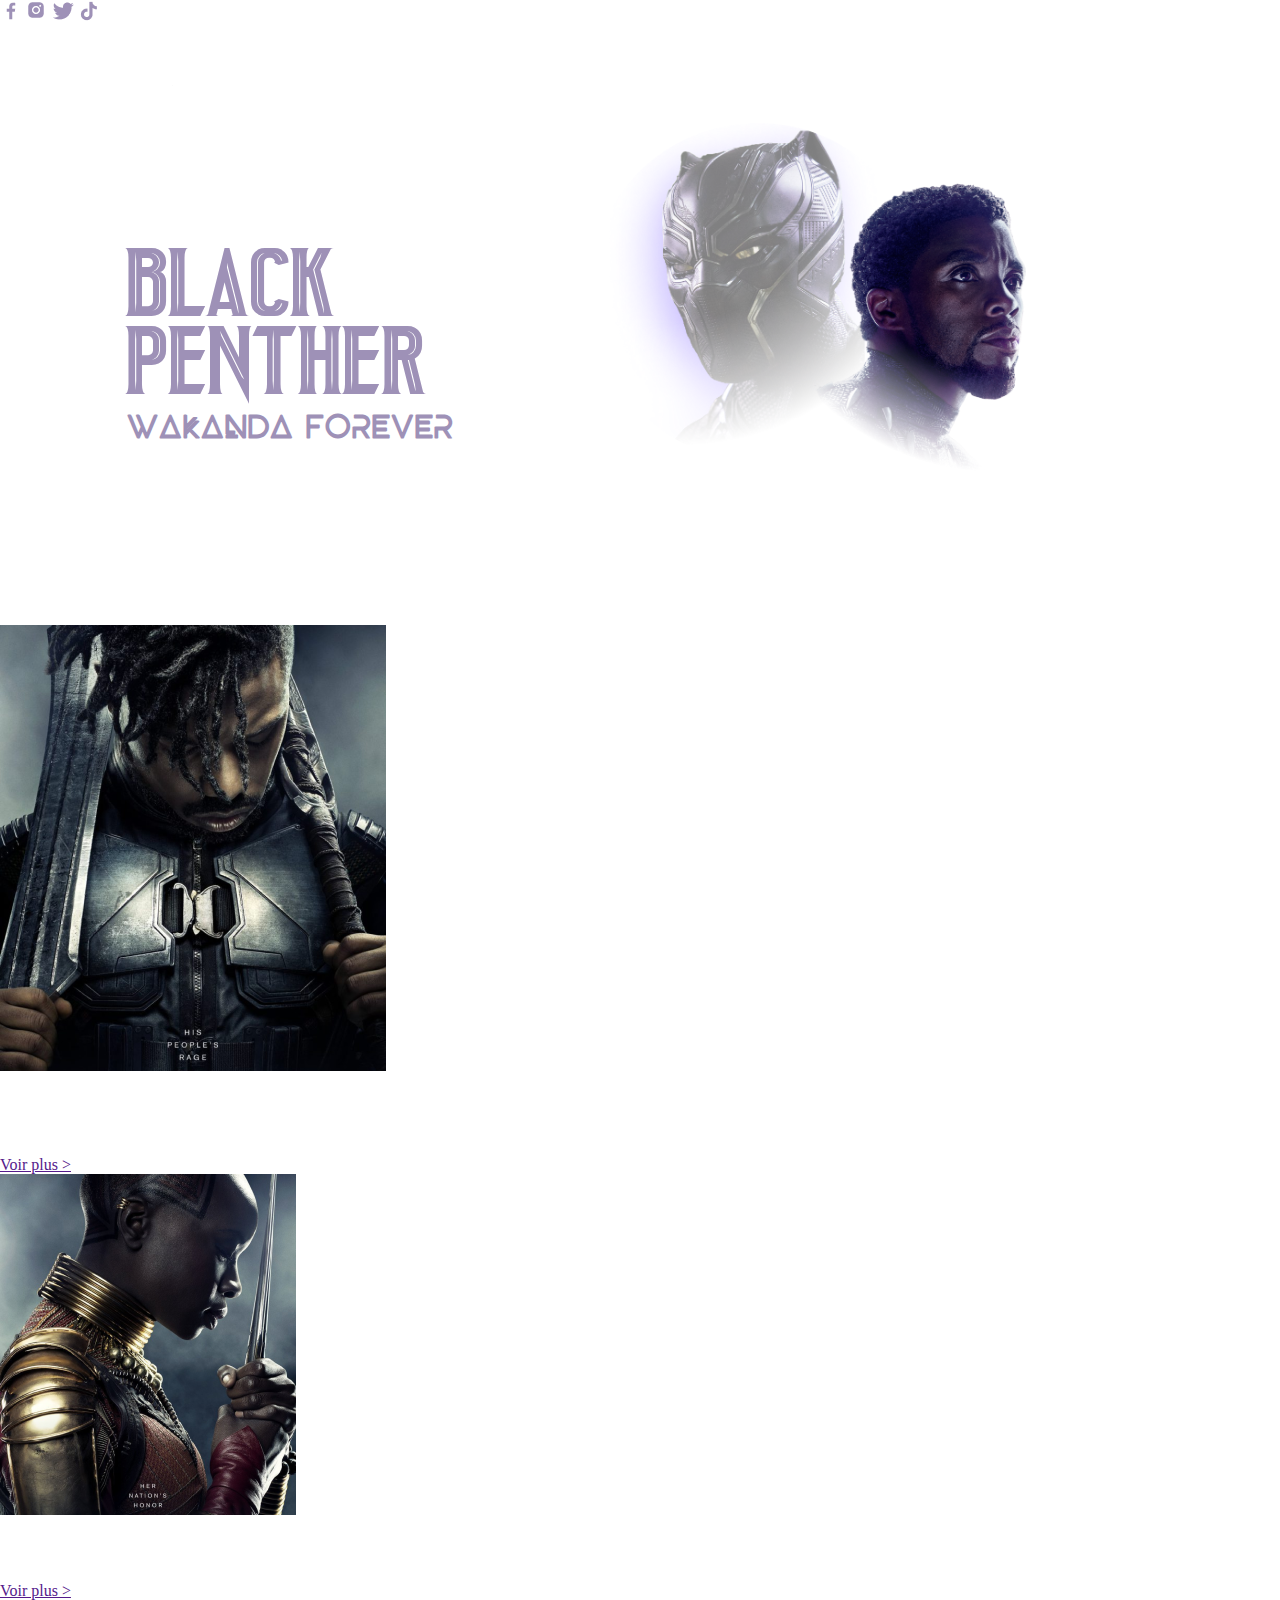
==== index.html @ 57c2b5f5 "Design de la partie Navigation et du section wakanda Forever" ====
<!DOCTYPE html>
<html>
    <head>
        <meta charset="UTF-8">
        <meta http-equiv="X-UA-Compatible" content="IE=edge">
        <meta name="viewport" content="width=device-width, initial-scale=1.0">
        <title>Black Panther</title>
        <link rel="stylesheet" href="./assets/css/style-home.css">
        <!-- <link rel="stylesheet" href="./assets/css/style.css"> -->
    </head>
    <body>

        <!-- Les reseaux sociaux et les bars avec le scrolling -->
        <div class="scroll">
            <div class="bar-left"></div>
            <div class="right">
                <div class="bar-right"></div>
                <div class="reseaux-sociaux">
                    <a href="http://www.marvel-cineverse.fr/pages/mcu/encyclopedie/personnages/black-panther.html"><img src="./assets/all_pages/icon_facebook.png" alt=""></a>
                    <a href="http://www.marvel-cineverse.fr/pages/mcu/encyclopedie/personnages/black-panther.html"><img src="./assets/all_pages/icon_instagram.png" alt=""></a>
                    <a href="http://www.marvel-cineverse.fr/pages/mcu/encyclopedie/personnages/black-panther.html"><img src="./assets/all_pages/icon_twitter.png" alt=""></a>
                    <a href="http://www.marvel-cineverse.fr/pages/mcu/encyclopedie/personnages/black-panther.html"><img src="./assets/all_pages/icon_tiktok.png" alt=""></a>
                </div>
            </div>
        </div>

        <!-- En tête -->
        <div class="bar1"></div>
        <div class="bar2"></div>
        <header>
            <nav class="container">
                <div>
                    <a href="index.html"><img src="./assets/all-pages/icon_SAYNA.png" alt="" class="logo"></a>
                    <a href="index.html"><img src="./assets/all-pages/icon_x.png" alt="" class="logo"></a>
                    <a href="index.html"><img src="./assets/all-pages/icon_MARVEL.png" alt="" class="logo"></a>
                </div>
                <div class="menu">
                    <ul>
                        <li><a href="">ACCUEIL</a></li>
                        <li><a href="">WAKANDA</a></li>
                        <li><a href="">ENIGME</a></li>
                    </ul>
                </div>
            </nav>
        </header>

        <!-- Content -->
        <main>

        <!-- Black Panther -->
            <section id="panther">
                <div class="container">
                    <div class="content">
                        <h1>BLACK PENTHER</h1>
                        <h2>WAKANDA FOREVER</h2>
                        <p class="description">En plus d'être un film qui fait la part belle aux héroïnes, Black Panther rend 
                            hommage aux cultures africaine et afro-américaine. On y évoque le 
                            racisme, la colonisation et les violences contre les afro-américains. 
                            Cefilm marque tout une génération,“c’est 100% africain et c’est parfait”.</p>
                        <a href="">Voir plus > </a>
                    </div>
                    <div class="image-panther">
                        <img src="./assets/accueil/Pantherhome1..png" alt="">
                    </div>
                </div>
            </section>
            <section class="carrousel">
                <div class="contenaire">
                    <div class="item">
                        <div>
                            <img src="./assets/accueil/Pantherhome2.png" alt="">
                        </div>
                        <div class="description">
                            <h2>KILLMONGER</h2>
                            <p>La sauvagerie de N'Jadaka alors qu'il servait dans une
                                unité d'opérations noires de l'armée américaine lui a
                                valu le surnom de Killmonger. D’origine Wakandaise,
                                et se sentant abandoné par sa nation, il cherche à
                                détroner T’Challa dans une quête vers le pourvoir.
                                Voir plus >
                                Okoye est le général des Dora Milaje (groupe d’élite
                                de femmes guerrières) et le chef des forces armées et
                                des renseignements wakandais. Témoin du
                                couronnement de T'Challa, elle se joint à lui dans de
                                nombreuses aventures</p>
                            <a href="">Voir plus > </a>
                        </div>
                    </div>
                    <div class="item">
                        <div>
                            <img src="./assets/accueil/Pantherhome3.png" alt="">
                        </div>
                        <div class="description">
                            <h2>OKOYE</h2>
                            <p>Okoye est le général des Dora Milaje (groupe d’élite
                                de femmes guerrières) et le chef des forces armées et
                                des renseignements wakandais. Témoin du
                                couronnement de T'Challa, elle se joint à lui dans de
                                nombreuses aventures.</p>
                            <a href="">Voir plus > </a>
                        </div>
                    </div>
                </div>
            </section>
        </main>

        <!-- Pied du page -->
        <footer>

        </footer>
    </body>
</html>
---- assets/css/style-home.css ----
@font-face {
    font-family: "BEYNO";
    src: url(../fonts/BEYNO.ttf) format("truetype");
}

@font-face {
    font-family: "Cantarell";
    src: url(../fonts/Cantarell-Regular.ttf) format("truetype");
}

@font-face {
    font-family: "Panthera";
    src: url(../fonts/PantheraRegular-MVZ9J.ttf) format("truetype");
}

@font-face {
    font-family: "Wakanda Forever";
    src: url(../fonts/WakandaForever-Regular.ttf) format("truetype");
}

* {
    margin: 0;
    padding: 0;
    box-sizing: border-box;
}

h1 {
    color: #9E91B7;
    font-family: "Panthera";
    font-size: 68px;
    font-weight: normal;
    margin-top: 125px;
}

p {
    font-size: 16px;
    font-weight: normal;
}

.container {
    width: 80%;
    margin: 0 auto;
}

body {
    background-image: url(../all-pages/arrière_plan.png);
    background-size: cover;
    background-position: top center;
    background-repeat: no-repeat;
    color: white;
}


/* Design de la navigation */

nav {
    display: flex;
    align-items: center;
    justify-content: space-between;
    padding: 30px 0;
}

/* .menu {
    display: flex;
    flex-direction: row;
    justify-content: space-evenly;
    margin-right: 0;
} */

ul {
    display: flex;
    flex-direction: row;
    justify-content: space-evenly;
    list-style: none;
    column-gap: 60px;
}

/* .container ul li {
    grid-column: 10px;
} */

nav ul a {
    color: white;
    font-family: "BEYNO";
    font-size: 16px;
    font-weight: normal;
    text-decoration: none;
}

nav ul a:hover {
    padding-bottom: 4px;
    border-bottom: solid 2px white;
}


/* Design Black Panther */

#panther .container {
    display: flex;
    flex-direction: row;
    flex-wrap: wrap;
    justify-content: space-between;
    
}

#panther .container .content {
    flex-basis: 45%;
}

#panther .container .content h2 {
    color: #9E91B7;
    margin-top: 10px;
    font-family: "BEYNO";
    font-size: 32px;
}

#panther .container .content p {
    margin-top: 30px;
    margin-bottom: 15px;
    font-family: "Cantarell";
}

#panther .container .content a {
    text-decoration: none;
    color: white;
    border-bottom: solid 1px;
    font-family: "Cantarell";
}

.image-panther {
    flex-basis: 55%;
    height: 500px;
}

.image-panther img {
    max-width: 100%;
    max-height: 100%;
}
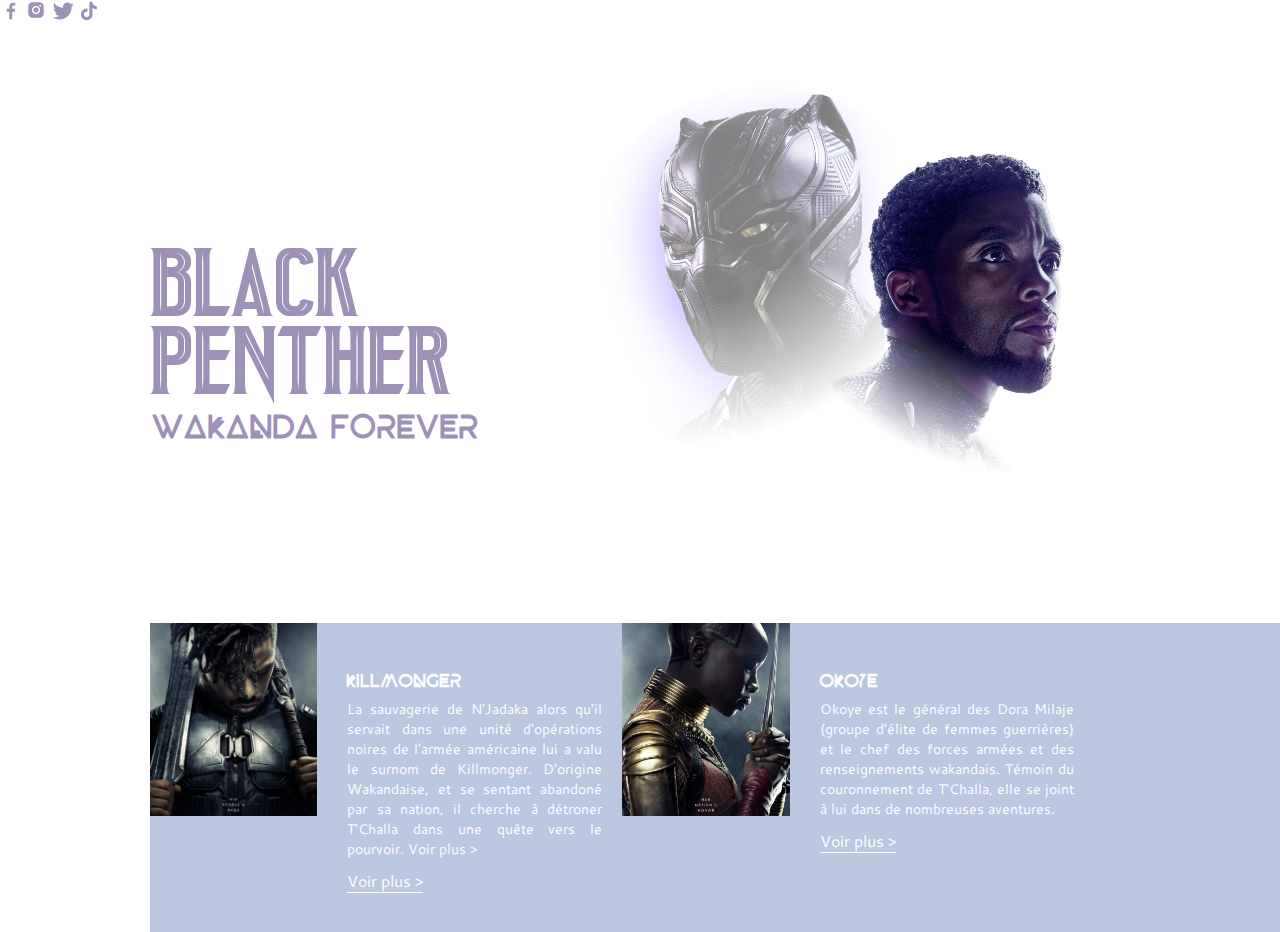
==== commit 9c49b1b0: "Design de la partie carousel" ====
--- a/index.html
+++ b/index.html
@@ -56,18 +56,20 @@
                         <p class="description">En plus d'être un film qui fait la part belle aux héroïnes, Black Panther rend 
                             hommage aux cultures africaine et afro-américaine. On y évoque le 
                             racisme, la colonisation et les violences contre les afro-américains. 
-                            Cefilm marque tout une génération,“c’est 100% africain et c’est parfait”.</p>
-                        <a href="">Voir plus > </a>
+                            Ce film marque tout une génération,“c’est 100% africain et c’est parfait”.</p>
+                        <a class="voir-plus" href="">Voir plus > </a>
                     </div>
                     <div class="image-panther">
                         <img src="./assets/accueil/Pantherhome1..png" alt="">
                     </div>
                 </div>
             </section>
-            <section class="carrousel">
+
+        <!-- Section Carrousel -->
+            <section id="carrousel">
                 <div class="contenaire">
                     <div class="item">
-                        <div>
+                        <div class="image-carrousel">
                             <img src="./assets/accueil/Pantherhome2.png" alt="">
                         </div>
                         <div class="description">
@@ -77,17 +79,12 @@
                                 valu le surnom de Killmonger. D’origine Wakandaise,
                                 et se sentant abandoné par sa nation, il cherche à
                                 détroner T’Challa dans une quête vers le pourvoir.
-                                Voir plus >
-                                Okoye est le général des Dora Milaje (groupe d’élite
-                                de femmes guerrières) et le chef des forces armées et
-                                des renseignements wakandais. Témoin du
-                                couronnement de T'Challa, elle se joint à lui dans de
-                                nombreuses aventures</p>
-                            <a href="">Voir plus > </a>
+                                Voir plus ></p>
+                            <a class="voir-plus" href="">Voir plus > </a>
                         </div>
                     </div>
                     <div class="item">
-                        <div>
+                        <div class="image-carrousel">
                             <img src="./assets/accueil/Pantherhome3.png" alt="">
                         </div>
                         <div class="description">
@@ -97,8 +94,11 @@
                                 des renseignements wakandais. Témoin du
                                 couronnement de T'Challa, elle se joint à lui dans de
                                 nombreuses aventures.</p>
-                            <a href="">Voir plus > </a>
+                            <a class="voir-plus" href="">Voir plus > </a>
                         </div>
+                    </div>
+                    <div>
+                        <img src="" alt="">
                     </div>
                 </div>
             </section>
--- a/assets/css/style-home.css
+++ b/assets/css/style-home.css
@@ -33,8 +33,17 @@
 }
 
 p {
-    font-size: 16px;
+    font-family: "Cantarell";
+    font-size: 14px;
     font-weight: normal;
+}
+
+.voir-plus {
+    text-decoration: none;
+    color: white;
+    border-bottom: solid 1px;
+    font-family: "Cantarell";
+    margin-top: 20px;
 }
 
 .container {
@@ -105,6 +114,7 @@
 
 #panther .container .content {
     flex-basis: 45%;
+    margin-left: 25px;
 }
 
 #panther .container .content h2 {
@@ -120,19 +130,61 @@
     font-family: "Cantarell";
 }
 
-#panther .container .content a {
-    text-decoration: none;
-    color: white;
-    border-bottom: solid 1px;
-    font-family: "Cantarell";
-}
+/* #panther .container .content a {
+    
+} */
 
 .image-panther {
-    flex-basis: 55%;
+    flex-basis: 51%;
     height: 500px;
 }
 
 .image-panther img {
     max-width: 100%;
     max-height: 100%;
-}+    transform: scale(1.2);
+}
+
+/* Design Carrousel */
+
+#carrousel .contenaire {
+    background-color: #07338c46;
+    display: flex;
+    flex-direction: row;
+    margin: 0 0 0 150px;
+    column-gap: 20px;
+}
+
+#carrousel .contenaire .item {
+    display: flex;
+    flex-direction: row;
+    opacity: none;
+    flex-basis: 40%;
+}
+
+/* #carrousel .contenaire .item  .image-carrousel {
+    
+} */
+
+#carrousel .contenaire .item  .image-carrousel img {
+    max-width: 100%;
+    max-height: 100%;
+}
+
+#carrousel .contenaire .item .description {   
+    margin-top: 50px;
+    margin-left: 30px;
+    width: 90%;
+}
+
+#carrousel .contenaire .item h2 {
+    font-family: "BEYNO";
+    font-size: 18px;
+    margin-bottom: 10px;
+}
+
+#carrousel .contenaire .item .description p {
+    text-align: justify;
+    margin-bottom: 10px;
+}
+
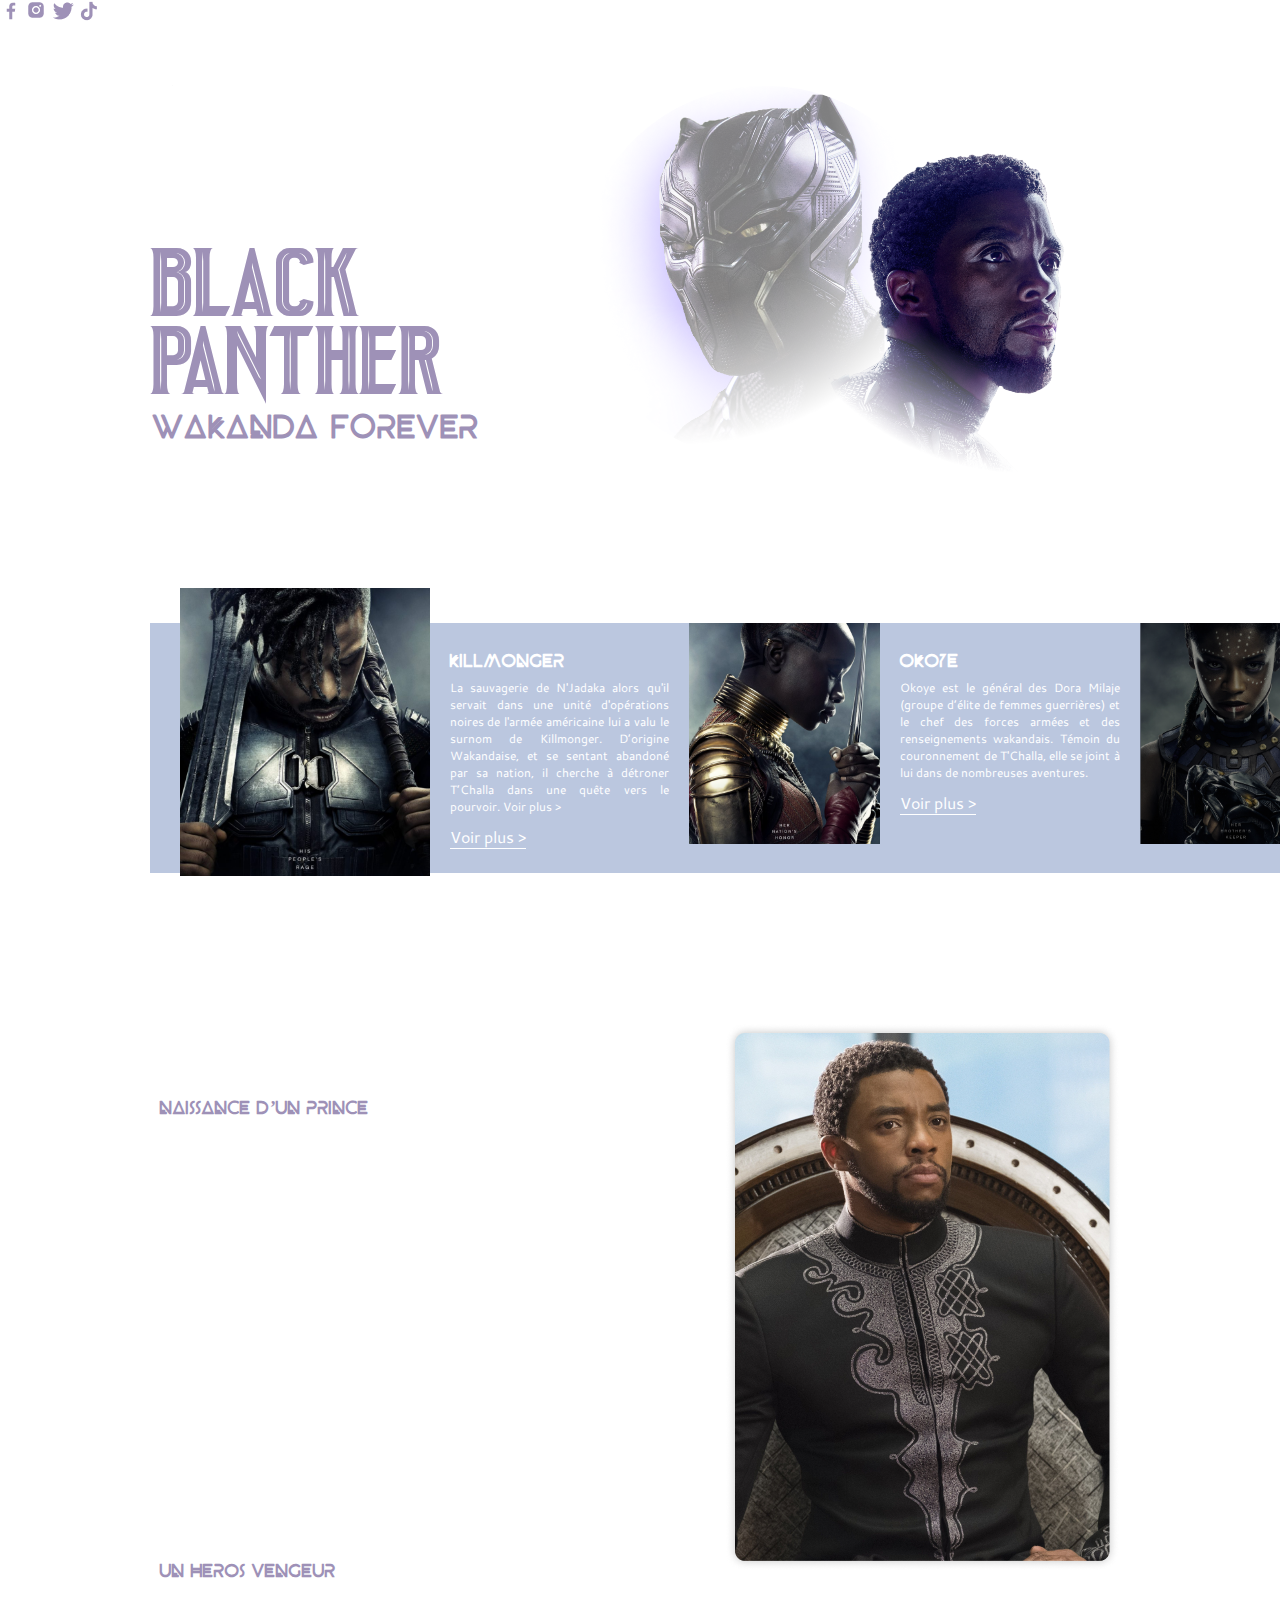
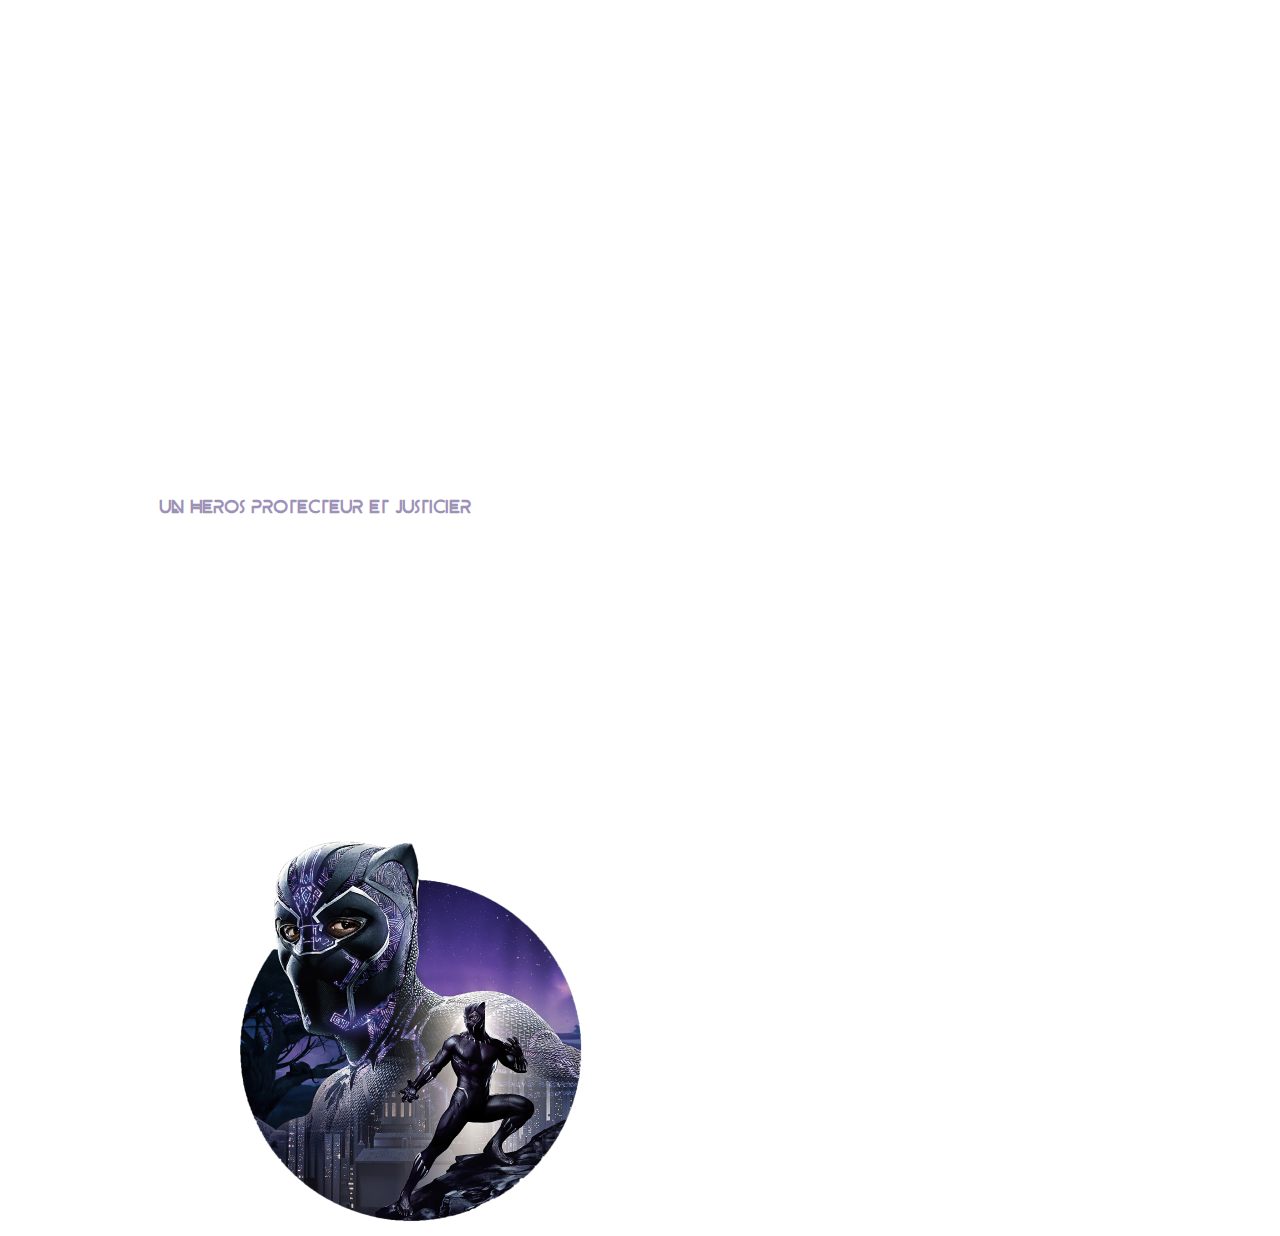
==== commit 942153ec: "Ajouter de la section civil et le design" ====
--- a/index.html
+++ b/index.html
@@ -51,7 +51,7 @@
             <section id="panther">
                 <div class="container">
                     <div class="content">
-                        <h1>BLACK PENTHER</h1>
+                        <h1>BLACK PANTHER</h1>
                         <h2>WAKANDA FOREVER</h2>
                         <p class="description">En plus d'être un film qui fait la part belle aux héroïnes, Black Panther rend 
                             hommage aux cultures africaine et afro-américaine. On y évoque le 
@@ -67,38 +67,115 @@
 
         <!-- Section Carrousel -->
             <section id="carrousel">
-                <div class="contenaire">
-                    <div class="item">
-                        <div class="image-carrousel">
-                            <img src="./assets/accueil/Pantherhome2.png" alt="">
+                <div class="image-carrousel-active">
+                    <img class="image-carousel" src="./assets/accueil/Pantherhome2.png" alt="">
+                </div>
+                <div class="description">
+                    <h2>KILLMONGER</h2>
+                    <p>La sauvagerie de N'Jadaka alors qu'il servait dans une
+                        unité d'opérations noires de l'armée américaine lui a
+                        valu le surnom de Killmonger. D’origine Wakandaise,
+                        et se sentant abandoné par sa nation, il cherche à
+                        détroner T’Challa dans une quête vers le pourvoir.
+                        Voir plus ></p>
+                    <a class="voir-plus" href="">Voir plus > </a>
+                </div>
+                <div class="image-carrousel">
+                    <img class="image-carousel" src="./assets/accueil/Pantherhome3.png" alt="">
+                </div>
+                <div class="description">
+                    <h2>OKOYE</h2>
+                    <p>Okoye est le général des Dora Milaje (groupe d’élite
+                        de femmes guerrières) et le chef des forces armées et
+                        des renseignements wakandais. Témoin du
+                        couronnement de T'Challa, elle se joint à lui dans de
+                        nombreuses aventures.</p>
+                    <a class="voir-plus" href="">Voir plus > </a>
+                </div>
+                <div>
+                    <img class="image-carousel" src="./assets/accueil/Pantherhome4.png" alt="">
+                </div>
+            </section>
+
+            <!-- Section article -->
+            <section id="civil">
+                <div class="civil">
+                    <div class="civil-description">
+                        <h2>Naissance d’un prince</h2>
+                        <p>T'Challa est né au Wakanda, un pays isolationniste situé en Afrique, du monarque régnant T'Chaka et de sa femme
+                            Ramonda. Il a finalement eu une sœur cadette nommée Shuri. S'entraînant toute sa vie pour prendre la place de son père
+                            en tant que prochain Black Panther, T'Challa est devenu un homme avec un esprit très actif et malgré tous les efforts de
+                            T'Chaka, une grande aversion pour la politique.</p>
+                        <p>T'Challa est poli, respectueux et très attentionné envers les gens qu'il côtoie et qu'il considère comme ses amis. Il est
+                            démontré qu'il a un grand respect envers les autres, en particulier envers son père, T'Chaka. Il honore la tradition et les
+                            principes du Wakanda et est prêt à agir chaque fois que cela est nécessaire. À la mort de son père, il était disposé et prêt à
+                            prendre la place qui lui revenait en tant que roi du Wakanda. Bien qu'il ne semble pas privilégier les combats, il a très vite
+                            tenté de venger la mort de son père. Combattant honorable, T'Challa respecte ses adversaires et est prêt à épargner la vie
+                            de ses ennemis. Cela étant dit, il n'est pas opposé à tuer ses adversaires dans un combat et n'essaie pas toujours d'éviter les
+                            mesures mortelles de les neutraliser.</p>
+                        <p>« Toute ma vie, je l'ai regardé porter le costume. Il pouvait soulever un homme à une seule main et courir aussi vite
+                            qu'un zèbre. Puis il m'a dit qu'il était trop vieux pour continuer à endosser le rôle de Black Panther; il me l'a alors
+                            passé afin de simplement rester roi.</p>
+                        <ul>
+                            <li>Il me disait qu'il ne pouvait plus rentrer dans le costume. »</li>
+                            <li>T'Challa et Zuri</li>
+                        </ul>
+                        <h2>un heros vengeur</h2>
+                        <p>« La mort, dans notre culture, n'est pas la fin. Pour nous, c'est plutôt un point de départ. Le défunt n'a qu'à tendre les
+                            bras; et Bast et Sekhmet le guident jusqu'à l'entrée de la grande vallée où il résidera à tout jamais.</p>
+                        <ul>
+                            <li>C'est une vision très pacifique.</li>
+                            <li> À l'image de mon père. Je ne suis pas mon père. »</li>
+                            <li>T'Challa et Natasha Romanoff</li>
+                        </ul>
+                        <p>Suite à la mort de son père dans l'attentat à la bombe orchestré par Helmut Zemo, terroriste souhaitant la chute des
+                            Avengers, T'Challa avait entrepris de tuer le Soldat de l'hiver, qui était largement considéré (à tort) comme responsable de
+                            l'attaque. Au cours de sa tentative de trouver le Soldat de l'hiver, Black Panther avait rejoint une guerre civile entre les
+                            Avengers, où il s'était rangé du côté d'Iron Man. T’Challa est alors animé par son désir de vengeance de la mort de son père,
+                            ce qu’il partage avec Iron Man, tous deux victimes de l’assassinat de leurs parents.</p>
+                        <p>Cependant, Black Panther apprend finalement en capturant Zemo, que c’était lui le seul responsable de la mort de son
+                            père, et que le Soldat de l’hiver n’était alors qu’une arme entre les mains de Zemo. Se rendant compte de la supercherie
+                            ainsi que de la voie sombre de la vengeance, T’Challa se promet de ne plus permettre aux désirs de vengeance de le
+                            consumer à nouveau.</p>
+                        <p>« Quelle est la meilleure façon de protéger le Wakanda ? Je dois devenir un grand roi baba, comme tu l'étais.</p>
+                        <ul>
+                            <li>Tu devras lutter. Pour ça, il te faudra t'entourer de personnes de confiance. Tu es un homme bon, avec un grand
+                                coeur. C'est difficile pour un homme bon d'être roi. »</li>
+                            <li>T'Challa et T'Chaka</li>
+                        </ul>
+                    </div>
+                    <div class="tchat">
+                        <div class="image-civil">
+                            <img src="./assets/accueil/Pantherhome5.png" alt="">
                         </div>
-                        <div class="description">
-                            <h2>KILLMONGER</h2>
-                            <p>La sauvagerie de N'Jadaka alors qu'il servait dans une
-                                unité d'opérations noires de l'armée américaine lui a
-                                valu le surnom de Killmonger. D’origine Wakandaise,
-                                et se sentant abandoné par sa nation, il cherche à
-                                détroner T’Challa dans une quête vers le pourvoir.
-                                Voir plus ></p>
-                            <a class="voir-plus" href="">Voir plus > </a>
+                        <div class="tchat-description">
+
                         </div>
                     </div>
-                    <div class="item">
-                        <div class="image-carrousel">
-                            <img src="./assets/accueil/Pantherhome3.png" alt="">
-                        </div>
-                        <div class="description">
-                            <h2>OKOYE</h2>
-                            <p>Okoye est le général des Dora Milaje (groupe d’élite
-                                de femmes guerrières) et le chef des forces armées et
-                                des renseignements wakandais. Témoin du
-                                couronnement de T'Challa, elle se joint à lui dans de
-                                nombreuses aventures.</p>
-                            <a class="voir-plus" href="">Voir plus > </a>
-                        </div>
+                </div>
+                <div class="hero">
+                    <div class="decription-hero">
+                        <h2>un heros PROTECTEUR ET JUSTICIER</h2>
+                    <p>« Tu as eu tort ! Vous avez tous eu tort ! Il ne fallait pas tourner le dos au reste du monde. Nous avons laissé la peur
+                        d’être découverts nous empêcher de faire ce qui était juste. Non père, non je ne peux pas rester ici avec toi. Tant qu’il
+                        sera sur le trône, je ne saurai trouver le repos. C’est un monstre et c’est nous qui l’avons créé. Il faut que je reprenne
+                        le pouvoir, il le faut ! Il faut que je corrige ces injustices. »</p>
+                    <ul><li>T'Challa à T'Chaka</li></ul>
+                    <p>Il y a des siècles, alors que cinq tribus africaines se disputaient une météorite composée de vibranium métallique
+                        extraterrestre, un chaman guerrier Bashenga, guidé par la déesse panthère Bast, ingère une herbe en forme de cœur
+                        affectée par le métal et acquiert des capacités surhumaines. Devenu le premier "Black Panther", il unit toutes les tribus sauf
+                        la tribu des Jabari, et forme la nation du Wakanda. Au fil du temps, les Wakandains utilisent le vibranium pour développer
+                        une technologie de pointe tout en s'isolant du reste du monde et en se faisant passer pour un pays du tiers monde.</p>
+                    <p>Après les événements qui se sont déroulés dans "Captain America : Civil War", T'Challa revient chez lui prendre sa place sur
+                        le trône du Wakanda, une nation africaine technologiquement très avancée. Néanmoins, T’Challa se retrouve rapidement
+                        mis au défi pour obtenir le trône. Une fois couronné il espère accomplir une tâche que son père n’aura pas pu mener à son
+                        terme : capturer Ulysse Klaw un voleur qui a volé du vibranium. Cette traque l’amènera à faire équipe avec l’agent de la CIA
+                        Everett Ross et les membres de la Dora Milaje, les forces spéciales du Wakanda. Il découvira également un secret enfoui
+                        sur sa famille qui lui fera prendre conscience de la nécessité de s’ouvrir au monde exterieur afin de ne pas répeter les
+                        erreurs de son père.</p>
                     </div>
-                    <div>
-                        <img src="" alt="">
+                    <div class="image-hero">
+                        <img src="./assets/accueil/Pantherhome6.png" alt="">
                     </div>
                 </div>
             </section>
--- a/assets/css/style-home.css
+++ b/assets/css/style-home.css
@@ -32,9 +32,14 @@
     margin-top: 125px;
 }
 
+h2 {
+    font-family: "BEYNO";
+    font-size: 18px;
+}
+
 p {
     font-family: "Cantarell";
-    font-size: 14px;
+    font-size: 12px;
     font-weight: normal;
 }
 
@@ -130,10 +135,6 @@
     font-family: "Cantarell";
 }
 
-/* #panther .container .content a {
-    
-} */
-
 .image-panther {
     flex-basis: 51%;
     height: 500px;
@@ -147,44 +148,83 @@
 
 /* Design Carrousel */
 
-#carrousel .contenaire {
+#carrousel {
     background-color: #07338c46;
     display: flex;
-    flex-direction: row;
-    margin: 0 0 0 150px;
+    margin-bottom: 20px;
+    margin-left: 150px;
     column-gap: 20px;
-}
-
-#carrousel .contenaire .item {
-    display: flex;
-    flex-direction: row;
-    opacity: none;
-    flex-basis: 40%;
-}
-
-/* #carrousel .contenaire .item  .image-carrousel {
-    
-} */
-
-#carrousel .contenaire .item  .image-carrousel img {
+    height: 250px;
+}
+
+.image-carrousel-active {
+    margin-top: -35px;
+    margin-left: 30px;
+}
+
+.description {
+    margin-top: 30px;
+    flex-basis: 30%;
+}
+
+.image-carousel {
     max-width: 100%;
-    max-height: 100%;
-}
-
-#carrousel .contenaire .item .description {   
-    margin-top: 50px;
-    margin-left: 30px;
-    width: 90%;
-}
-
-#carrousel .contenaire .item h2 {
+    max-height: auto;
+}
+
+#carrousel h2 {
     font-family: "BEYNO";
     font-size: 18px;
     margin-bottom: 10px;
 }
 
-#carrousel .contenaire .item .description p {
+#carrousel p {
     text-align: justify;
     margin-bottom: 10px;
 }
 
+/* Design Civil T'Challa */
+
+#civil {
+    display: flex;
+    width: 75%;
+    flex-direction: column;
+    justify-content: space-between;
+    margin: 200px auto 0 auto;
+}
+
+#civil h2 {
+    margin-top: 25px;
+    color: #9E91B7;
+}
+
+#civil p {
+    text-align: justify;
+    margin-top: 20px;
+}
+
+#civil ul {
+    display: flex;
+    flex-direction: column;
+    list-style-type: '-';
+}
+
+.civil {
+    display: flex;
+    flex-direction: row;
+    column-gap: 100px;
+}
+
+.tchat {
+    background-color: white; 
+    margin-top: 250px; 
+    height: 500px; 
+    border-radius: 10px;
+}
+
+.image-civil img {
+    margin-top: -300px;
+    height: auto;
+}
+
+
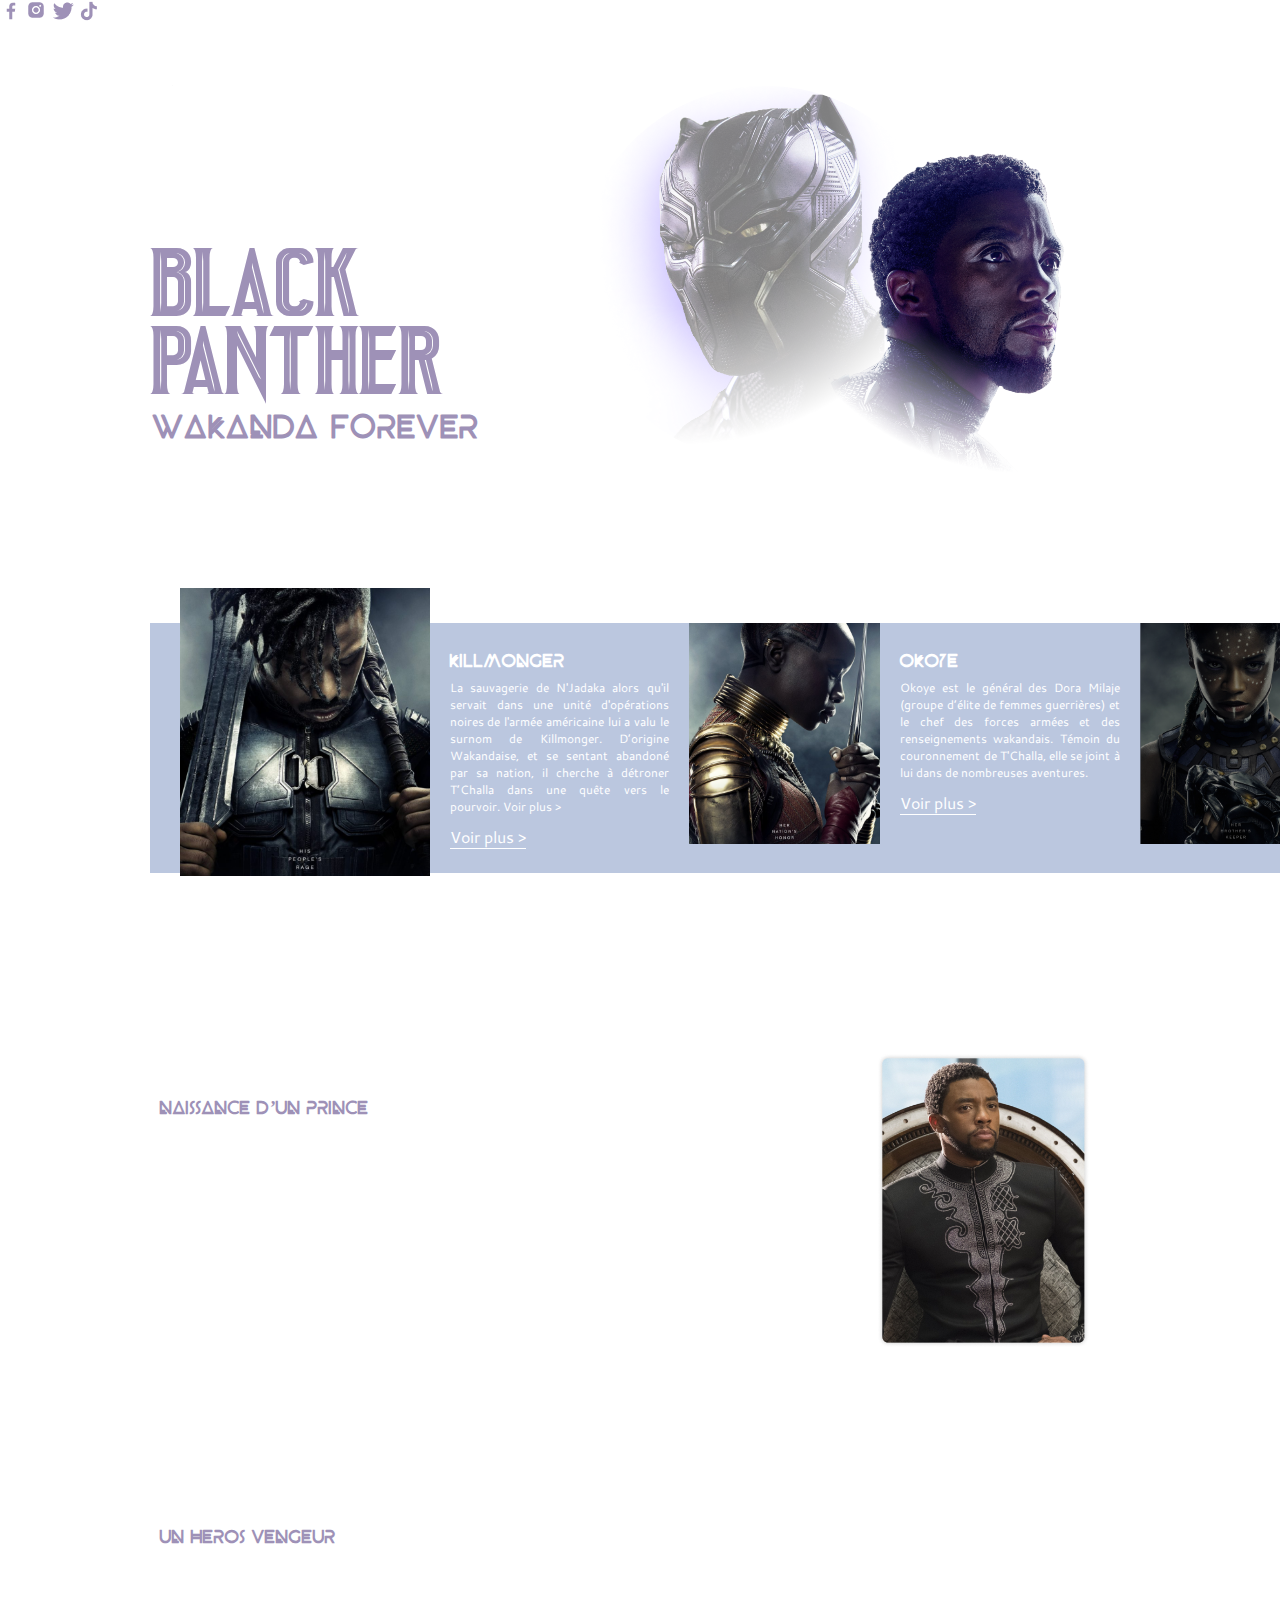
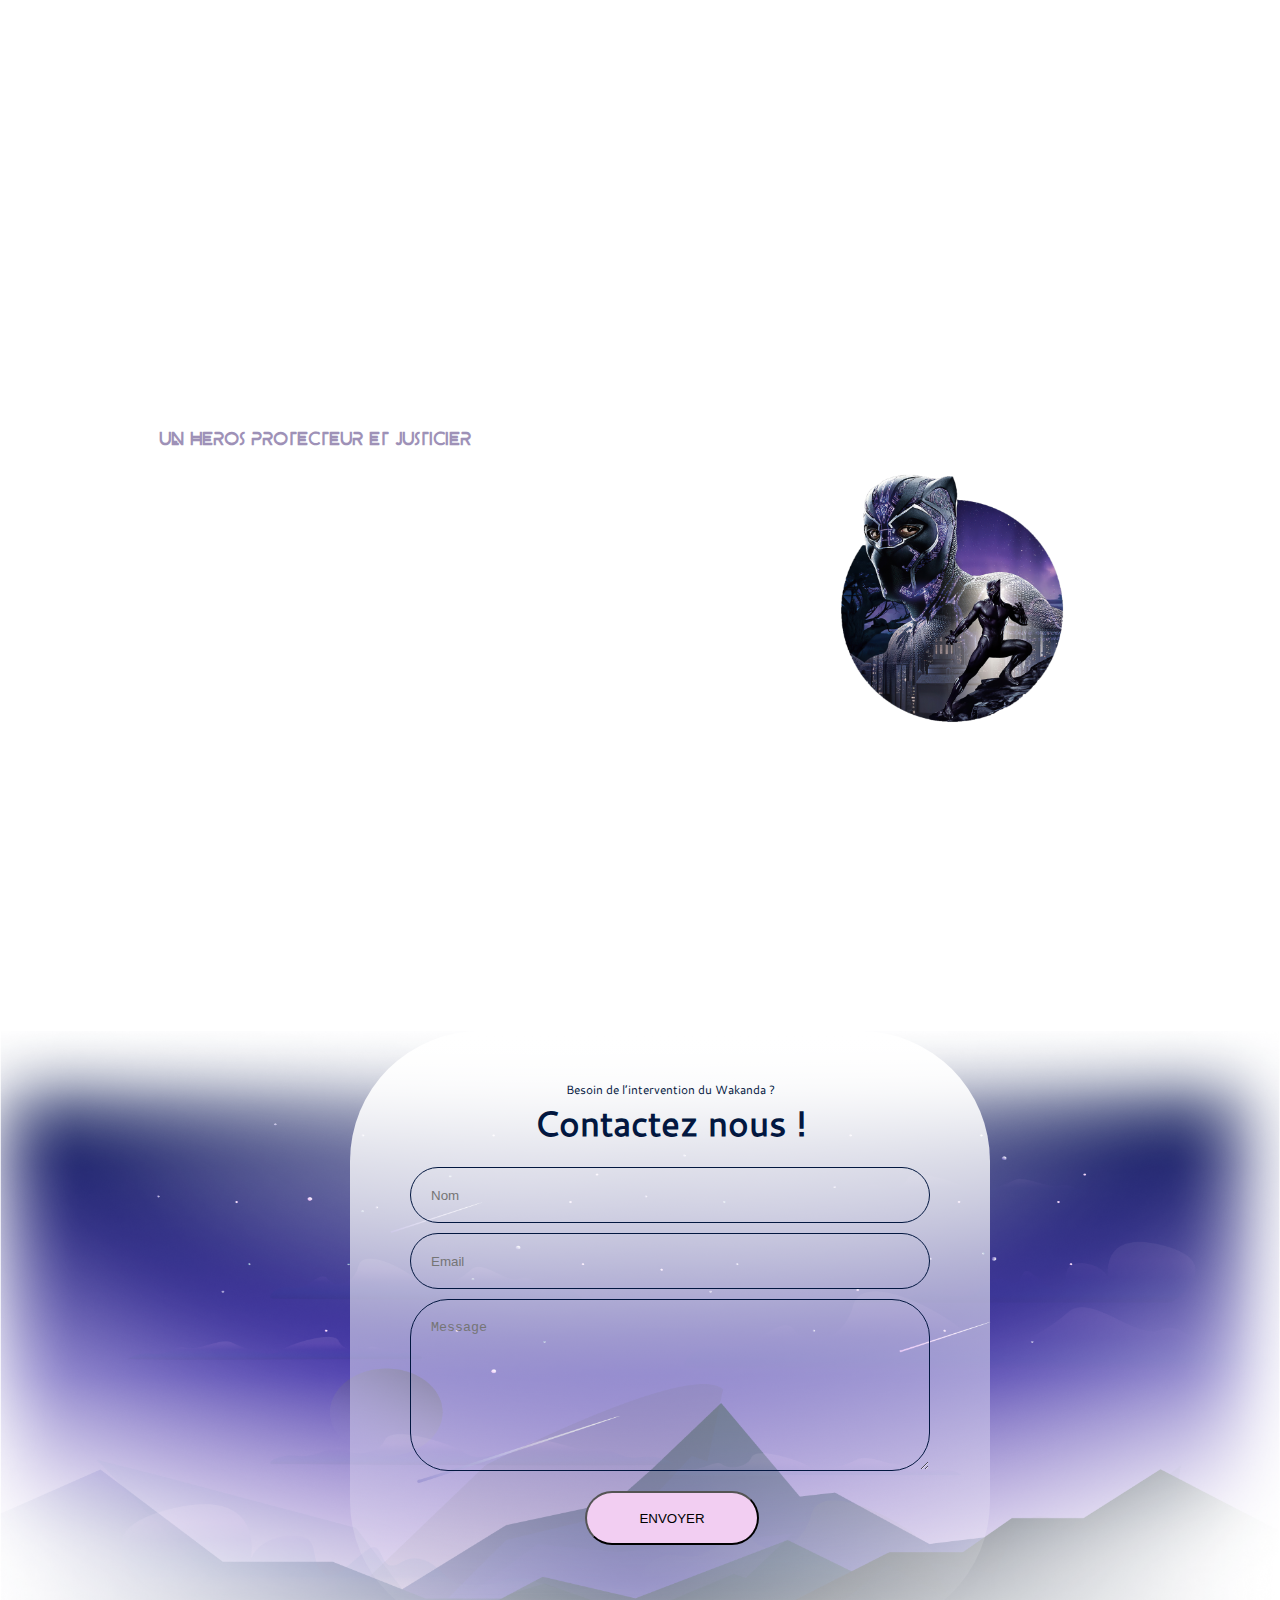
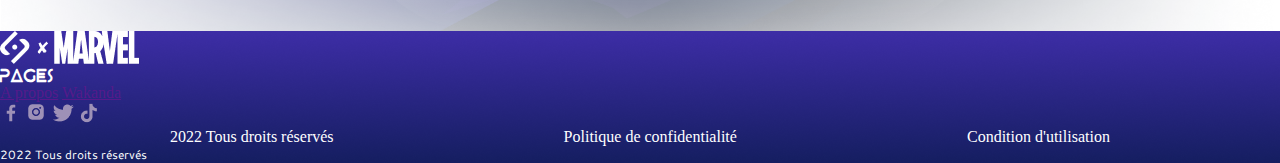
==== commit 1ada540a: "Ajouter de la section contact et footer" ====
--- a/index.html
+++ b/index.html
@@ -148,9 +148,9 @@
                         <div class="image-civil">
                             <img src="./assets/accueil/Pantherhome5.png" alt="">
                         </div>
-                        <div class="tchat-description">
-
-                        </div>
+                        <!-- <div class="tchat-description">
+
+                        </div> -->
                     </div>
                 </div>
                 <div class="hero">
@@ -179,11 +179,46 @@
                     </div>
                 </div>
             </section>
+
+        <!-- Section Formulaire de Contact -->
+            <section id="contact">
+                <div class="contact">
+                    <p>Besoin de l’intervention du Wakanda ?</p>
+                    <h2>Contactez nous !</h2>
+                    <form class="formulaire"  action="">
+                        <input type="text" placeholder="Nom">
+                        <input type="text" placeholder="Email">
+                        <textarea name="" id="" cols="30" rows="10" placeholder="Message"></textarea>
+                        <input type="submit" value="ENVOYER">
+                    </form>
+                </div>
+            </section>
         </main>
 
         <!-- Pied du page -->
         <footer>
-
+            <div class="pied-de-page">
+                <div class="logo-marveil">
+                    <img src="./assets/all-pages/footer2.png" alt="">
+                </div>
+                <div class="pages">
+                    <h2>PAGES</h2>
+                    <a href="">A propos</a>
+                    <a href="">Wakanda</a>
+                </div>
+                <div class="social-footer">
+                    <img src="./assets/all-pages/icon_facebook.png" alt="">
+                    <img src="./assets/all-pages/icon_instagram.png" alt="">
+                    <img src="./assets/all-pages/icon_twitter.png" alt="">
+                    <img src="./assets/all-pages/icon_tiktok.png" alt="">
+                </div>
+                <ul>
+                    <li>2022 Tous droits réservés</li>
+                    <li> Politique de confidentialité</li>
+                    <li> Condition d'utilisation</li>
+                </ul>
+                <p>2022 Tous droits réservés <strong></strong></p>
+            </div>
         </footer>
     </body>
 </html>--- a/assets/css/style-home.css
+++ b/assets/css/style-home.css
@@ -74,13 +74,6 @@
     padding: 30px 0;
 }
 
-/* .menu {
-    display: flex;
-    flex-direction: row;
-    justify-content: space-evenly;
-    margin-right: 0;
-} */
-
 ul {
     display: flex;
     flex-direction: row;
@@ -89,10 +82,6 @@
     column-gap: 60px;
 }
 
-/* .container ul li {
-    grid-column: 10px;
-} */
-
 nav ul a {
     color: white;
     font-family: "BEYNO";
@@ -212,19 +201,107 @@
 .civil {
     display: flex;
     flex-direction: row;
-    column-gap: 100px;
+    column-gap: 160px;
 }
 
 .tchat {
     background-color: white; 
-    margin-top: 250px; 
-    height: 500px; 
+    margin-top: 200px; 
+    padding: 0 30px;
+    width: 180%;
+    height: 550px; 
     border-radius: 10px;
 }
 
 .image-civil img {
-    margin-top: -300px;
+    max-width: 100%;
+    margin-top: -220px;
     height: auto;
 }
 
 
+/* Design Hero */
+
+.hero {
+    display: flex;
+    flex-direction: row;
+    column-gap: 70px;
+}
+
+.image-hero {
+    width: 250%;
+    margin-top: 40px;
+}
+
+.image-hero img {
+    max-width: 100%;
+}
+
+/* Formulaire de contact */
+
+#contact {
+    background-image: url("../accueil/Pantherhome7.png");
+    background-size: cover;
+    background-position: top center;
+    background-repeat: no-repeat;
+    height: 600px;
+}
+
+.contact {
+    background: linear-gradient(180deg, white, transparent);
+    color: #021740;
+    display: flex;
+    align-items: center;
+    flex-direction: column;
+    margin-top: 200px;
+    margin-left: 350px;
+    padding-top: 50px;
+    width: 50%;
+    border-radius: 130px;
+    height: 600px;
+}
+
+.contact h2 {
+    font-family: "Cantarell";
+    font-size: 35px;
+    font-weight: bold;
+    margin-bottom: 20px;
+}
+
+.formulaire {
+    display: flex;
+    flex-direction: column;
+}
+
+.formulaire input[type="text"] {
+    border-radius: 38px;
+    border: solid 1px #021740;
+    background-color: transparent;
+    width: 520px;
+    height: 56px;
+    padding-left: 20px;
+    margin-bottom: 10px;
+}
+
+.formulaire textarea {
+    border-radius: 38px;
+    border: solid 1px #021740;
+    background-color: transparent;
+    padding-top: 20px;
+    padding-left: 20px;
+}
+
+.formulaire input[type="submit"] {
+    background-color: #F2CEF2;
+    margin-top: 20px;
+    margin-left: 175px;
+    width: 174px;
+    height: 54px;
+    border-radius: 38px;
+}
+
+/* Design Footer */
+
+footer {
+    background-image: url(../all-pages/back_footer.png);
+}
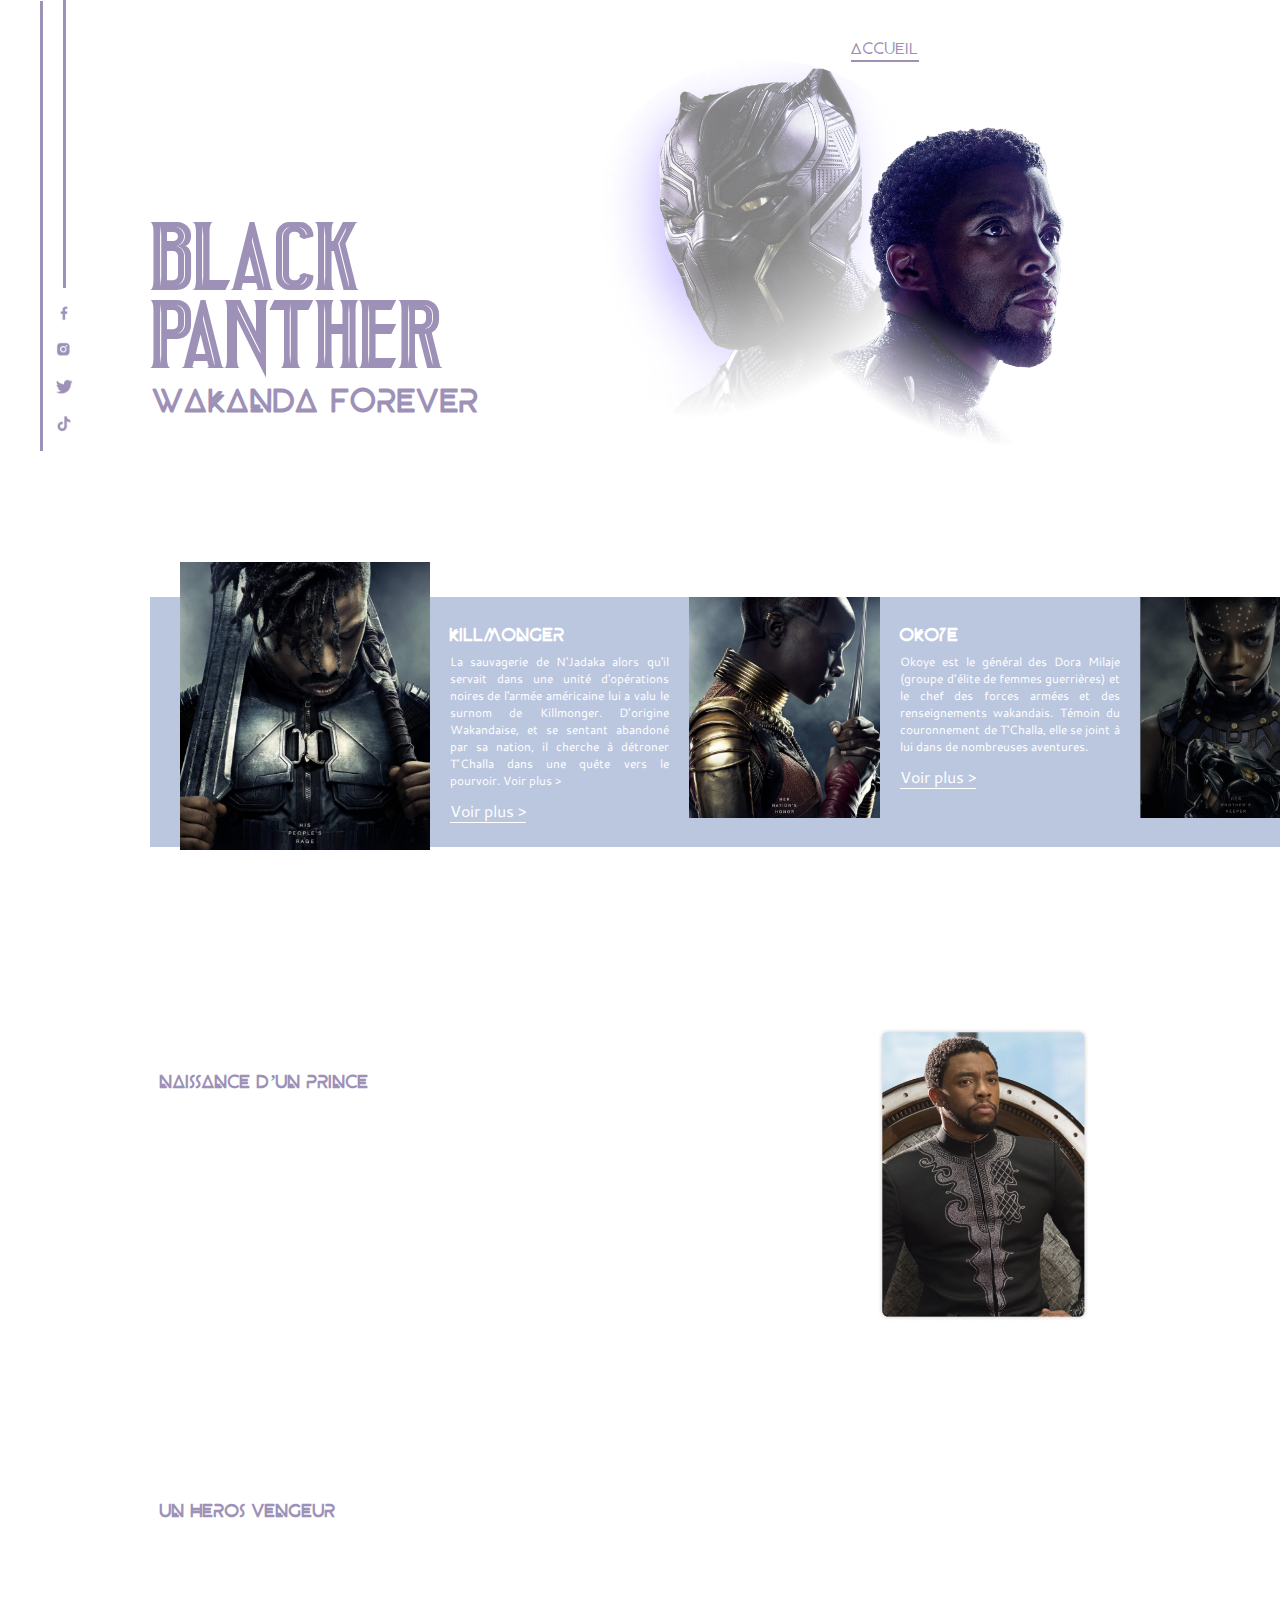
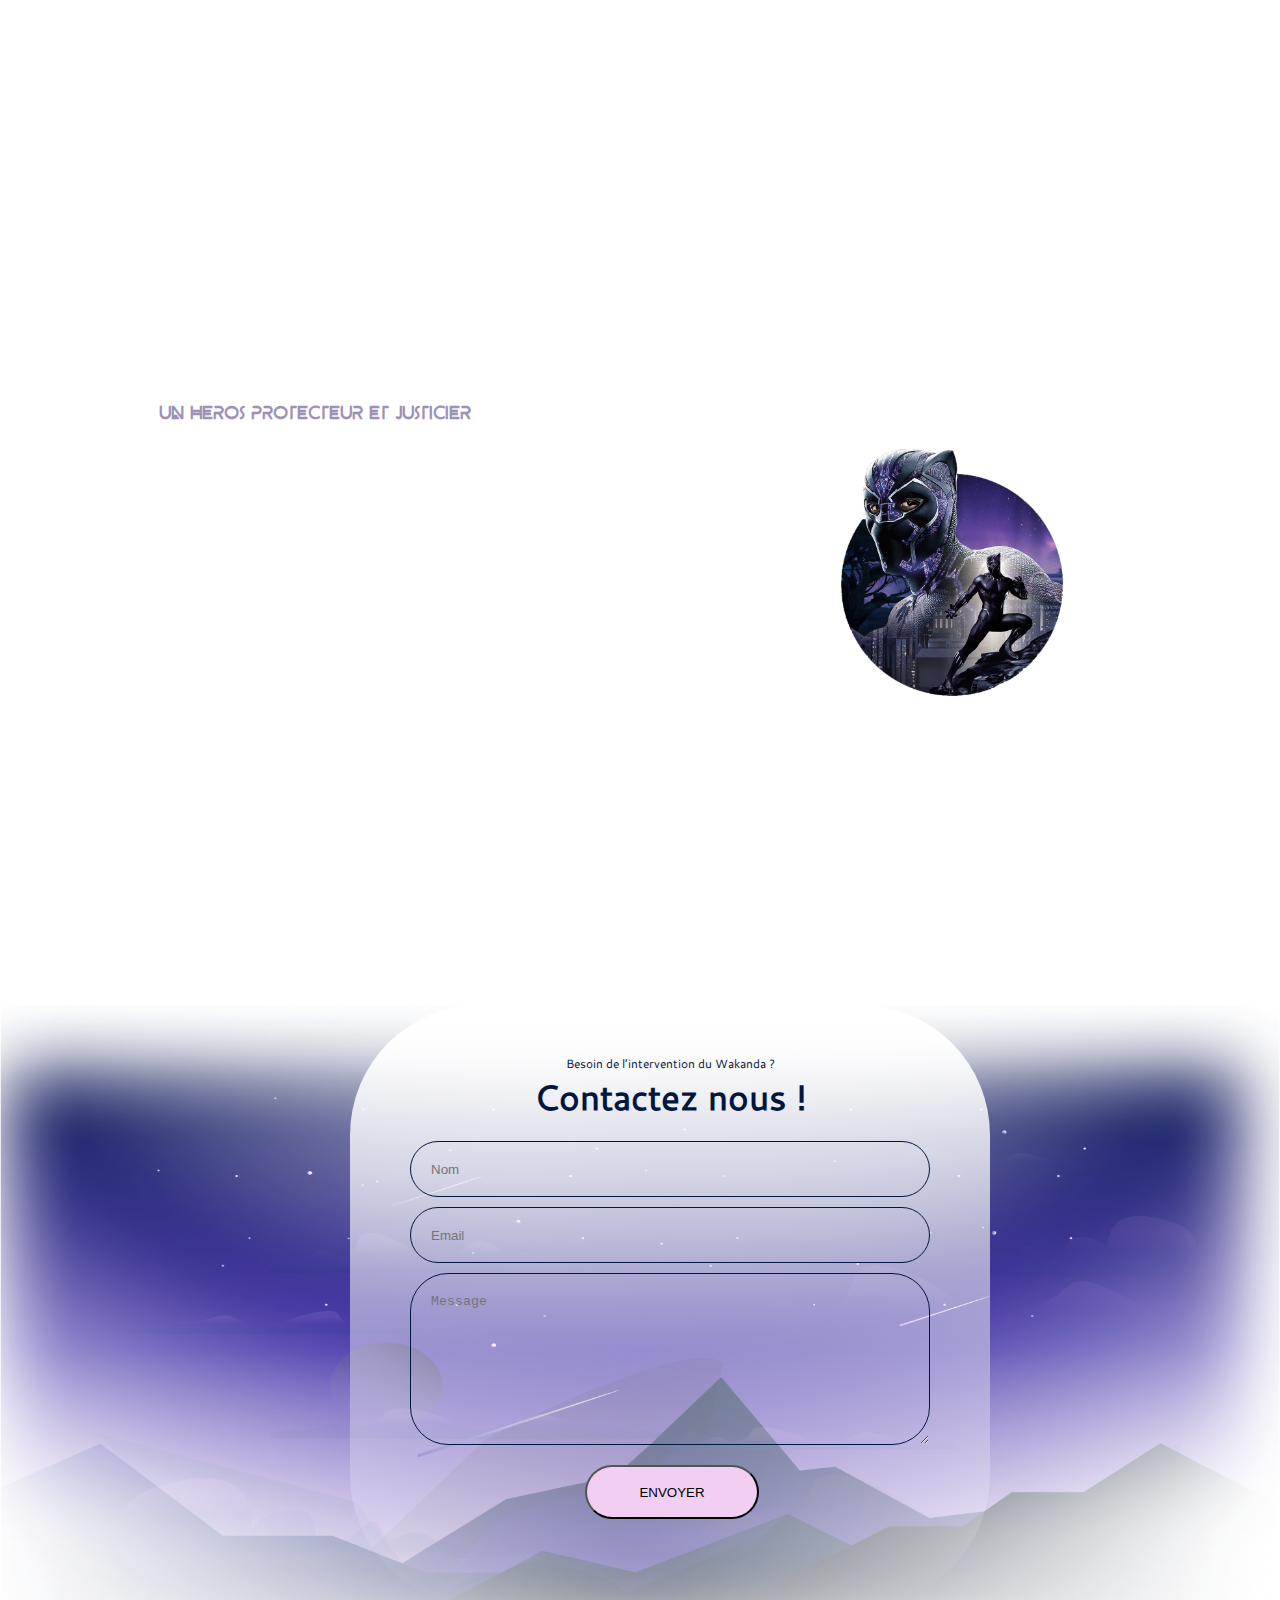
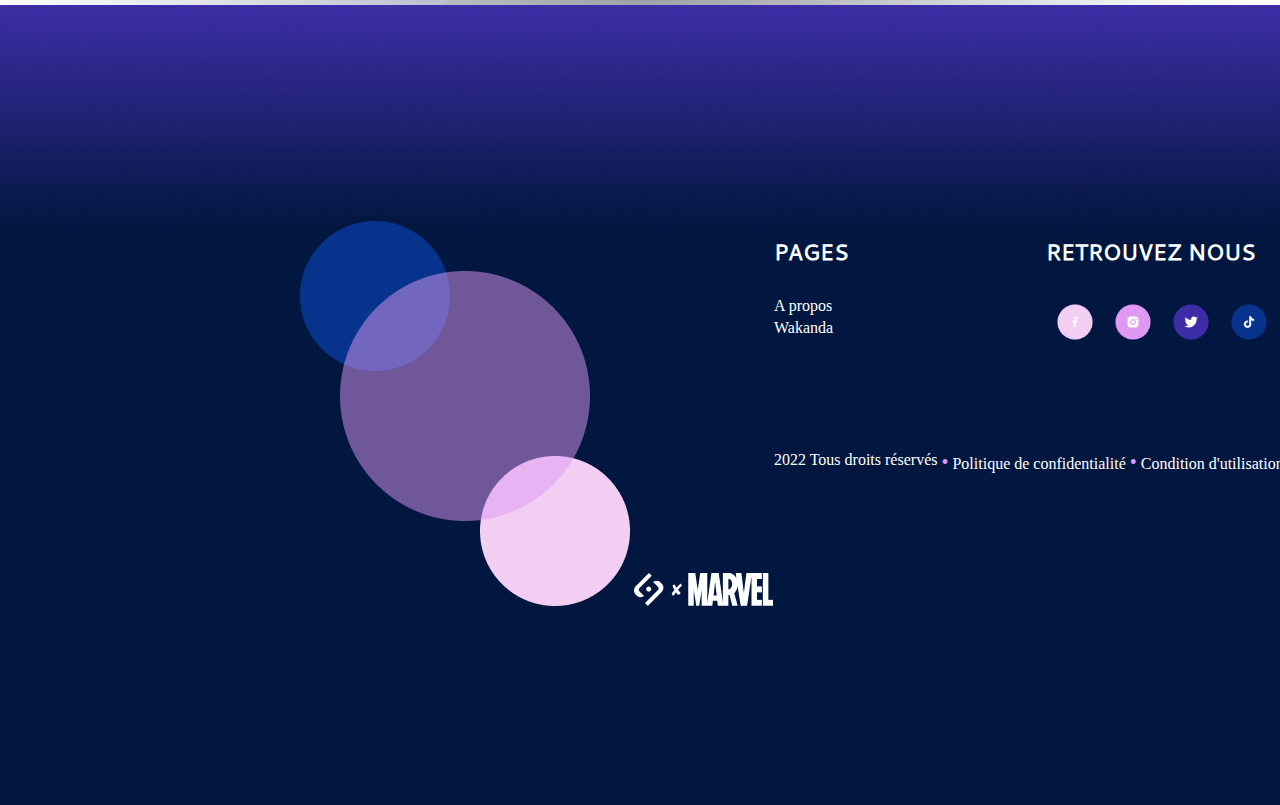
==== commit d421e834: "Ajouter du pages wakanda et enigme; style du page wakanda et enigme" ====
--- a/index.html
+++ b/index.html
@@ -16,29 +16,25 @@
             <div class="right">
                 <div class="bar-right"></div>
                 <div class="reseaux-sociaux">
-                    <a href="http://www.marvel-cineverse.fr/pages/mcu/encyclopedie/personnages/black-panther.html"><img src="./assets/all_pages/icon_facebook.png" alt=""></a>
-                    <a href="http://www.marvel-cineverse.fr/pages/mcu/encyclopedie/personnages/black-panther.html"><img src="./assets/all_pages/icon_instagram.png" alt=""></a>
-                    <a href="http://www.marvel-cineverse.fr/pages/mcu/encyclopedie/personnages/black-panther.html"><img src="./assets/all_pages/icon_twitter.png" alt=""></a>
-                    <a href="http://www.marvel-cineverse.fr/pages/mcu/encyclopedie/personnages/black-panther.html"><img src="./assets/all_pages/icon_tiktok.png" alt=""></a>
+                    <a href="http://www.marvel-cineverse.fr/pages/mcu/encyclopedie/personnages/black-panther.html"><img src="./assets/all-pages/icon_facebook.png" alt=""></a>
+                    <a href="http://www.marvel-cineverse.fr/pages/mcu/encyclopedie/personnages/black-panther.html"><img src="./assets/all-pages/icon_instagram.png" alt=""></a>
+                    <a href="http://www.marvel-cineverse.fr/pages/mcu/encyclopedie/personnages/black-panther.html"><img src="./assets/all-pages/icon_twitter.png" alt=""></a>
+                    <a href="http://www.marvel-cineverse.fr/pages/mcu/encyclopedie/personnages/black-panther.html"><img src="./assets/all-pages/icon_tiktok.png" alt=""></a>
                 </div>
             </div>
         </div>
 
         <!-- En tête -->
-        <div class="bar1"></div>
-        <div class="bar2"></div>
         <header>
-            <nav class="container">
+            <nav class="container1">
                 <div>
-                    <a href="index.html"><img src="./assets/all-pages/icon_SAYNA.png" alt="" class="logo"></a>
-                    <a href="index.html"><img src="./assets/all-pages/icon_x.png" alt="" class="logo"></a>
-                    <a href="index.html"><img src="./assets/all-pages/icon_MARVEL.png" alt="" class="logo"></a>
+                    <a href="index.html"><img src="./assets/all-pages/footer2.png" alt="" class="logo"></a>
                 </div>
                 <div class="menu">
                     <ul>
-                        <li><a href="">ACCUEIL</a></li>
-                        <li><a href="">WAKANDA</a></li>
-                        <li><a href="">ENIGME</a></li>
+                        <li><a class="active" href="#">ACCUEIL</a></li>
+                        <li><a href="./wakanda.html">WAKANDA</a></li>
+                        <li><a href="./enigme.html">ENIGME</a></li>
                     </ul>
                 </div>
             </nav>
@@ -199,25 +195,32 @@
         <footer>
             <div class="pied-de-page">
                 <div class="logo-marveil">
-                    <img src="./assets/all-pages/footer2.png" alt="">
-                </div>
-                <div class="pages">
-                    <h2>PAGES</h2>
-                    <a href="">A propos</a>
-                    <a href="">Wakanda</a>
-                </div>
-                <div class="social-footer">
-                    <img src="./assets/all-pages/icon_facebook.png" alt="">
-                    <img src="./assets/all-pages/icon_instagram.png" alt="">
-                    <img src="./assets/all-pages/icon_twitter.png" alt="">
-                    <img src="./assets/all-pages/icon_tiktok.png" alt="">
-                </div>
-                <ul>
-                    <li>2022 Tous droits réservés</li>
-                    <li> Politique de confidentialité</li>
-                    <li> Condition d'utilisation</li>
-                </ul>
-                <p>2022 Tous droits réservés <strong></strong></p>
+                    <img src="./assets/all-pages/footer1.png" alt="" class="img-footer1">
+                    <img src="./assets/all-pages/footer2.png" alt="" class="img-marveil">
+                </div>
+                <div class="footer-droite">
+                    <div class="contact-social">
+                        <div class="pages">
+                            <h2>PAGES</h2>
+                            <a href="" class="apropos">A propos</a>
+                            <a href="">Wakanda</a>
+                        </div>
+                        <div class="social-footer">
+                            <h2>RETROUVEZ NOUS</h2>
+                            <img src="./assets/all-pages/footer3.png" alt="">
+                            <img src="./assets/all-pages/footer4.png" alt="">
+                            <img src="./assets/all-pages/footer5.png" alt="">
+                            <img src="./assets/all-pages/footer6.png" alt="">
+                        </div>
+                    </div>
+                    <div class="droit">
+                        <ul>
+                            2022 Tous droits réservés
+                            <li> Politique de confidentialité</li>
+                            <li> Condition d'utilisation</li>
+                        </ul>
+                    </div>
+                </div>
             </div>
         </footer>
     </body>
--- a/assets/css/style-home.css
+++ b/assets/css/style-home.css
@@ -64,14 +64,69 @@
     color: white;
 }
 
+/* Design scroll */
+
+.scroll {
+    display: flex;
+    flex-direction: row;
+    align-items: center;
+    position: fixed;
+    left: 40px;
+    top: 0;
+}
+
+.bar-left {  
+    height: 450px;
+    border-left: solid 3px #9E91B7;
+}
+
+.right {
+    display: flex;
+    flex-direction: column;
+    align-items: center;
+    margin-left: 10px;
+    justify-content: space-between;
+}
+
+.bar-right {
+    height: 288px;
+    border-left: solid 3px #9E91B7;
+}
+
+.reseaux-sociaux {
+    display: flex;
+    flex-direction: column;
+    row-gap: 20px;
+    transform: scale(0.8);
+}
+
+.scroll img:hover {
+    -webkit-filter: invert(80%) sepia(0%) saturate(7459%) hue-rotate(228deg) brightness(105%) contrast(101%);
+    filter: invert(80%) sepia(0%) saturate(7459%) hue-rotate(228deg) brightness(105%) contrast(101%);
+}
+
 
 /* Design de la navigation */
+
+.container1 {
+    width: 85%;
+    margin: 0 auto;
+}
 
 nav {
     display: flex;
     align-items: center;
     justify-content: space-between;
     padding: 30px 0;
+}
+
+nav img {
+    transform: scale(0.8);
+}
+
+nav img:hover {
+    -webkit-filter: invert(70%) sepia(87%) saturate(3034%) hue-rotate(245deg) brightness(95%) contrast(93%);
+    filter: invert(70%) sepia(87%) saturate(3034%) hue-rotate(245deg) brightness(95%) contrast(93%);
 }
 
 ul {
@@ -90,7 +145,14 @@
     text-decoration: none;
 }
 
+.active {
+    color: #9E91B7;
+    padding-bottom: 4px;
+    border-bottom: solid 2px #9E91B7;
+}
+
 nav ul a:hover {
+    color: white;
     padding-bottom: 4px;
     border-bottom: solid 2px white;
 }
@@ -300,8 +362,92 @@
     border-radius: 38px;
 }
 
+.formulaire input[type="submit"]:hover {
+    filter: drop-shadow(0 0 20px  #021740);
+}
+
 /* Design Footer */
 
 footer {
     background-image: url(../all-pages/back_footer.png);
-}
+    background-size: cover;
+    background-position: top center;
+    background-repeat: no-repeat;
+    margin: 0;
+    padding: 0;
+}
+
+.pied-de-page {
+    display: flex;
+    align-items: center;
+    flex-direction: row;
+    margin-left: 300px;
+    width: 80%;
+    height: 800px;
+}
+
+.logo-marveil {
+    align-items: center;
+}
+
+.img-footer1 {
+    max-width: 100%;
+    max-height: 100%;
+    transform: scale(1);
+    margin-top: 20px;
+}
+
+.img-marveil {
+    position: relative;
+    top: 50%;
+}
+
+.contact-social {
+    display: flex;
+    flex-direction: row;
+    justify-content: space-between;
+    column-gap: 50px;
+    margin-top: -100px;
+    width: 500px;
+}
+
+.pages a {
+    text-decoration: none;
+    color: #FFFFFF;
+    display: block;
+    margin-bottom: 4px;
+}
+
+.apropos {
+    margin-top: 30px;
+}
+
+.social-footer img {
+    margin-top: 30px;
+    margin-left: 4px;
+    transform: scale(0.7);
+}
+
+.contact-social h2 {
+    font-family: "Cantarell";
+    font-size: 22px;
+    letter-spacing: 28%;
+}
+
+.droit {
+    margin-top: 100px;
+}
+
+.droit li::before {
+    content: "\2022";
+    color: #DF99F2;
+    font-size: 20px;
+}
+
+.droit ul {
+    column-gap: 4px;
+}
+
+
+
+
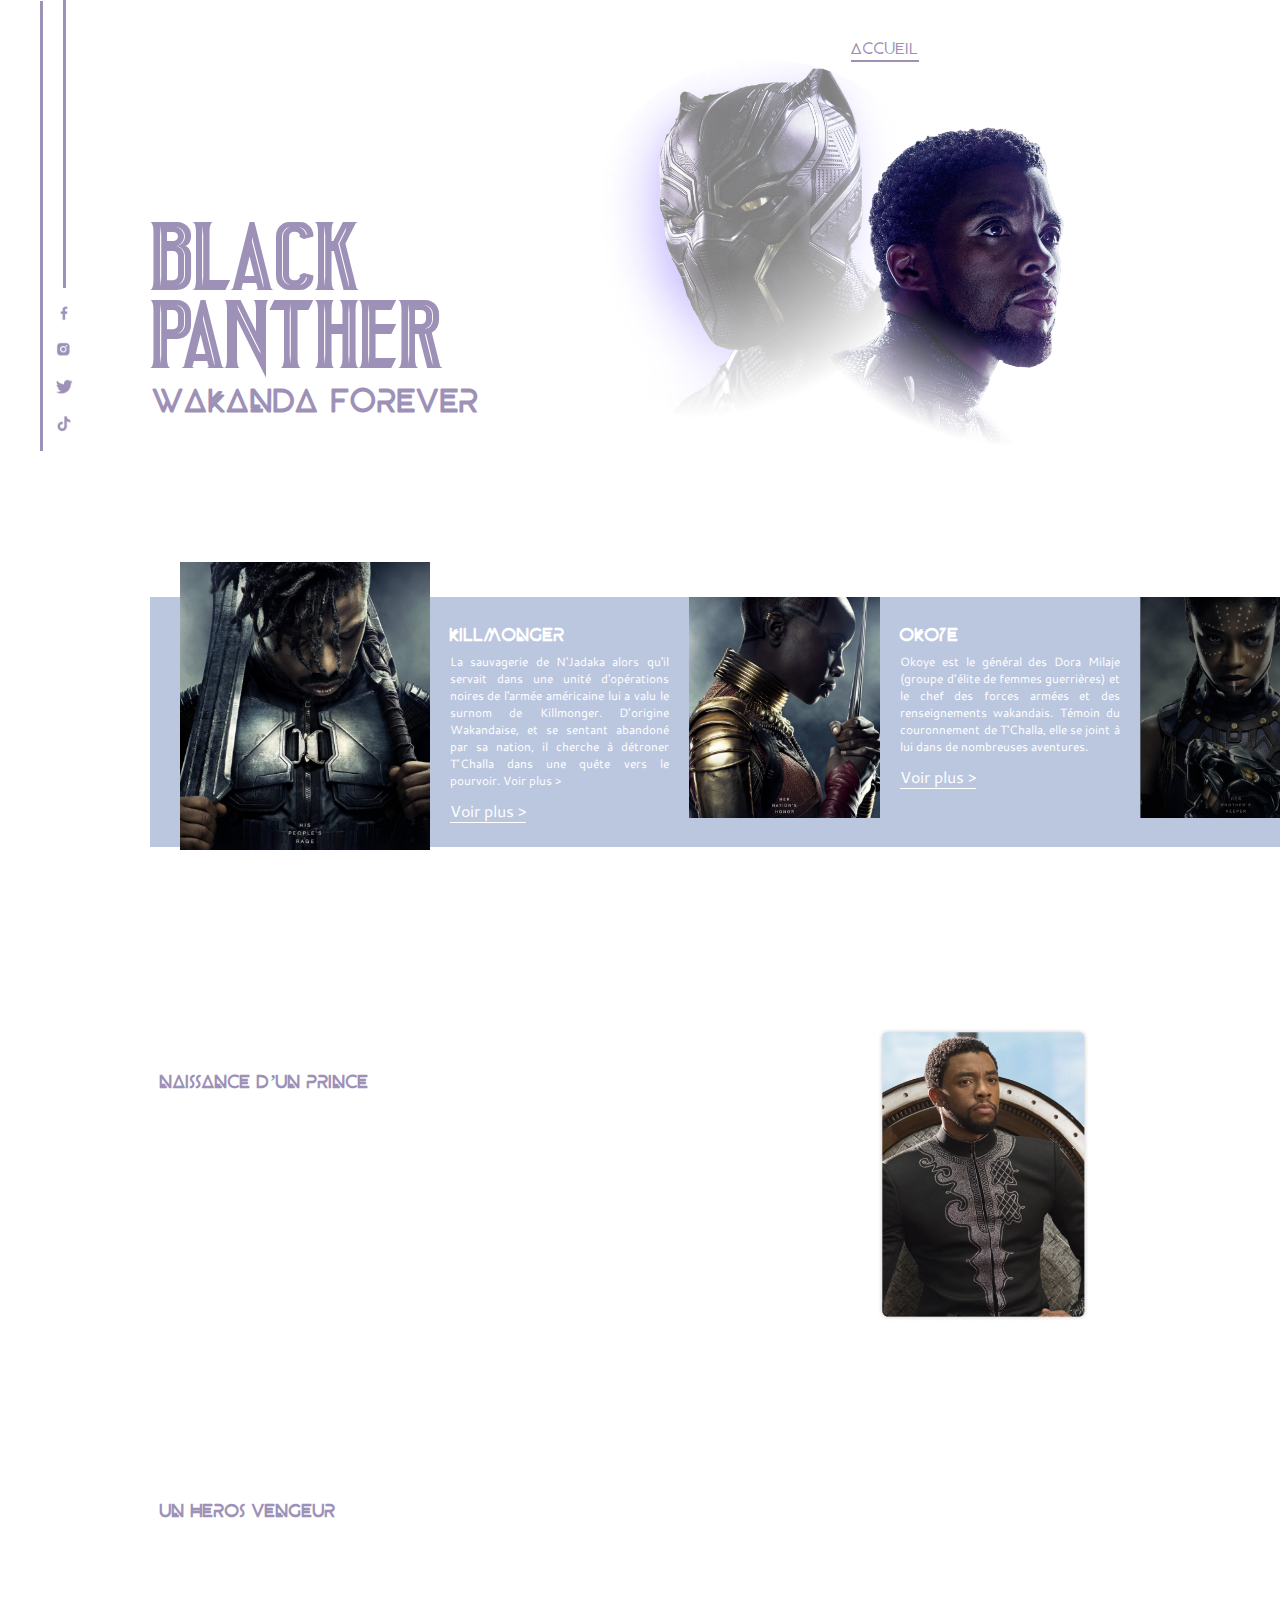
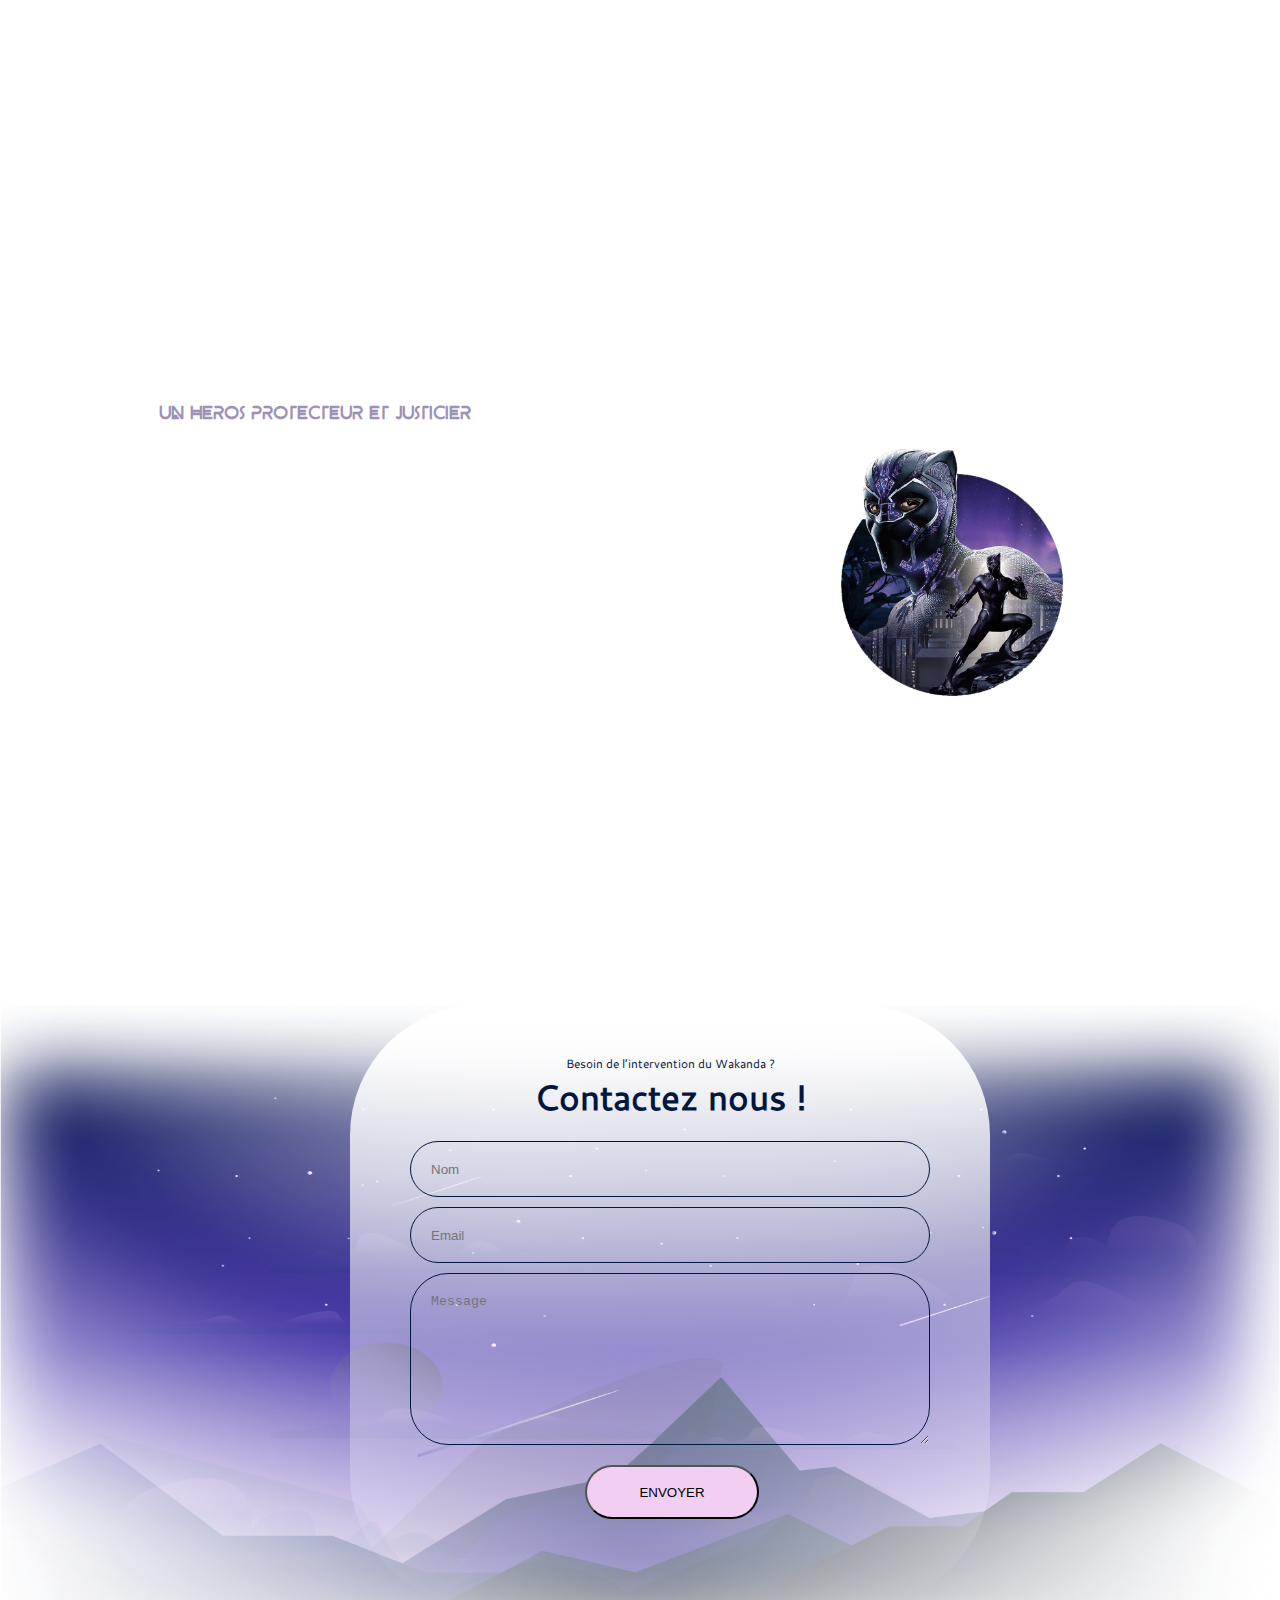
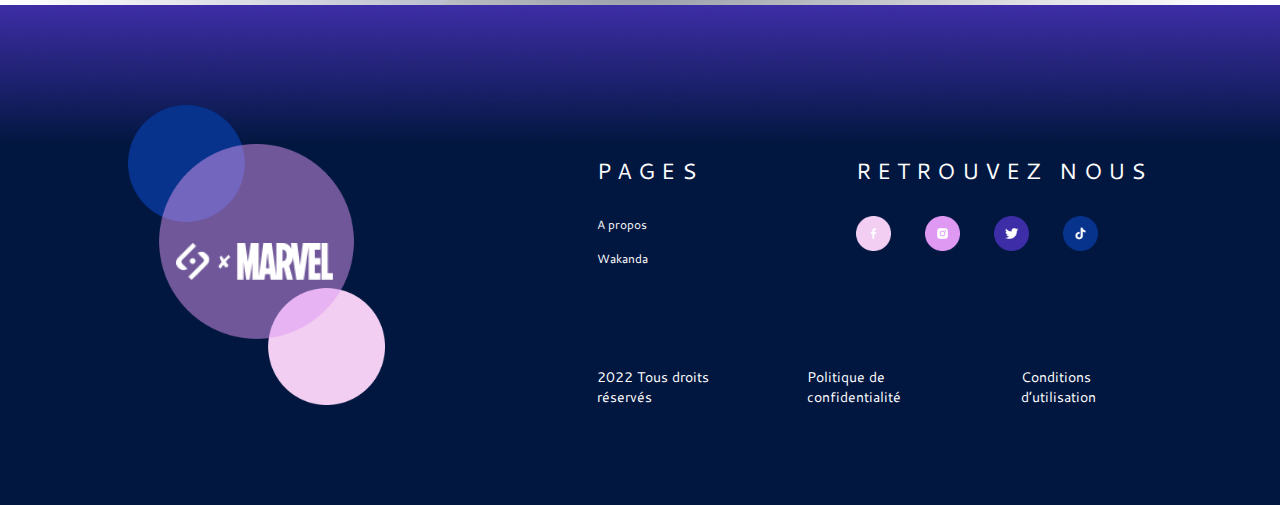
==== commit f8f440f7: "Design pied des pages; design contenu enigme et wakanda" ====
--- a/index.html
+++ b/index.html
@@ -4,7 +4,7 @@
         <meta charset="UTF-8">
         <meta http-equiv="X-UA-Compatible" content="IE=edge">
         <meta name="viewport" content="width=device-width, initial-scale=1.0">
-        <title>Black Panther</title>
+        <title>Accueil</title>
         <link rel="stylesheet" href="./assets/css/style-home.css">
         <!-- <link rel="stylesheet" href="./assets/css/style.css"> -->
     </head>
@@ -189,39 +189,58 @@
                     </form>
                 </div>
             </section>
+            <footer>
+                <div class="container footerdisposition">
+                    
+                    <div class="divfooter ">
+                        <a href="index.html"><img src="./assets/all-pages/footer2.png" alt="" class="imgfooterlogo"></a>
+                    </div>
+                    <div class="taille100">
+                        <div class="footermenu">
+                            <div>
+                                <p class="titrefooter">
+                                    PAGES
+                                </p>
+                                <p>
+                                    <a href="#" class="soulignement">
+                                        A propos
+                                    </a> 
+                                    <br><br>
+                                    <a href="wakanda.html" class="soulignement">
+                                        Wakanda 
+                                    </a> 
+                                </p>
+                            </div>
+                            <div>
+                                <p class="titrefooter wakanda">
+                                    RETROUVEZ NOUS
+                                </p>
+                                <a href="http://www.marvel-cineverse.fr/pages/mcu/encyclopedie/personnages/black-panther.html" target="_blank">
+                                    <img src="assets/all-pages/footer3.png" alt="" class="reseauxsociauxfooter">
+                                </a>
+                                <a href="http://www.marvel-cineverse.fr/pages/mcu/encyclopedie/personnages/black-panther.html" target="_blank">
+                                    <img src="assets/all-pages/footer4.png" alt="" class="reseauxsociauxfooter">
+                                </a>
+                                <a href="http://www.marvel-cineverse.fr/pages/mcu/encyclopedie/personnages/black-panther.html" target="_blank">
+                                    <img src="assets/all-pages/footer5.png" alt="" class="reseauxsociauxfooter">
+                                </a>
+                                <a href="http://www.marvel-cineverse.fr/pages/mcu/encyclopedie/personnages/black-panther.html" target="_blank">
+                                    <img src="assets/all-pages/footer6.png" alt="" class="reseauxsociauxfooter">
+                                </a>
+                            </div>
+                        </div>
+                        <div>
+                            <ul class="ulfooter">
+                                2022 Tous droits réservés 
+                                <li>Politique de confidentialité </li>  
+                                <li>Conditions d’utilisation </li>
+                            </ul>
+                        </div>
+                    </div>
+                    
+                </div>
+        
+            </footer>
         </main>
-
-        <!-- Pied du page -->
-        <footer>
-            <div class="pied-de-page">
-                <div class="logo-marveil">
-                    <img src="./assets/all-pages/footer1.png" alt="" class="img-footer1">
-                    <img src="./assets/all-pages/footer2.png" alt="" class="img-marveil">
-                </div>
-                <div class="footer-droite">
-                    <div class="contact-social">
-                        <div class="pages">
-                            <h2>PAGES</h2>
-                            <a href="" class="apropos">A propos</a>
-                            <a href="">Wakanda</a>
-                        </div>
-                        <div class="social-footer">
-                            <h2>RETROUVEZ NOUS</h2>
-                            <img src="./assets/all-pages/footer3.png" alt="">
-                            <img src="./assets/all-pages/footer4.png" alt="">
-                            <img src="./assets/all-pages/footer5.png" alt="">
-                            <img src="./assets/all-pages/footer6.png" alt="">
-                        </div>
-                    </div>
-                    <div class="droit">
-                        <ul>
-                            2022 Tous droits réservés
-                            <li> Politique de confidentialité</li>
-                            <li> Condition d'utilisation</li>
-                        </ul>
-                    </div>
-                </div>
-            </div>
-        </footer>
     </body>
 </html>--- a/assets/css/style-home.css
+++ b/assets/css/style-home.css
@@ -101,8 +101,7 @@
 }
 
 .scroll img:hover {
-    -webkit-filter: invert(80%) sepia(0%) saturate(7459%) hue-rotate(228deg) brightness(105%) contrast(101%);
-    filter: invert(80%) sepia(0%) saturate(7459%) hue-rotate(228deg) brightness(105%) contrast(101%);
+    filter: invert(100%) sepia(100%) saturate(100%) hue-rotate(189deg) brightness(200%) contrast(101%);
 }
 
 
@@ -373,81 +372,82 @@
     background-size: cover;
     background-position: top center;
     background-repeat: no-repeat;
+    height: 500px;
     margin: 0;
     padding: 0;
 }
 
-.pied-de-page {
-    display: flex;
-    align-items: center;
-    flex-direction: row;
-    margin-left: 300px;
-    width: 80%;
-    height: 800px;
-}
-
-.logo-marveil {
-    align-items: center;
-}
-
-.img-footer1 {
-    max-width: 100%;
-    max-height: 100%;
-    transform: scale(1);
-    margin-top: 20px;
-}
-
-.img-marveil {
+.divfooter{
+    background-image: url(../all-pages/footer1.png);
+    background-repeat: no-repeat;
+    background-size: contain;
+    height: 300px;
+    width:350px;
+    padding: auto;
+    margin-top: 100px;  
+    margin-right: 15%;
+    min-width: 200px;
+    max-width: 350px;
+  }
+
+  .divfooter:hover{
+    transform:scale(1.1);
+  }
+
+
+  .imgfooterlogo{
+    margin: 48px;
+    display: flex;
     position: relative;
-    top: 50%;
-}
-
-.contact-social {
-    display: flex;
-    flex-direction: row;
-    justify-content: space-between;
-    column-gap: 50px;
-    margin-top: -100px;
-    width: 500px;
-}
-
-.pages a {
+    top: 30%;
+    width: 50%;
+
+  }
+
+  .border{
+    border: 1px solid white;
+  }
+
+  .titrefooter{
+    letter-spacing: 0.28em;
+    font-size: 22px;
+    margin-bottom: 30px;
+  }
+
+  .footerdisposition{
+    display: flex;
+    justify-content: space-between;
+  }
+
+  .footermenu{
+    display: flex;
+    justify-content: space-between;
+    margin-top: 150px;
+    margin-bottom:100px;
+ }
+
+ .footermenu a {
     text-decoration: none;
-    color: #FFFFFF;
-    display: block;
-    margin-bottom: 4px;
-}
-
-.apropos {
-    margin-top: 30px;
-}
-
-.social-footer img {
-    margin-top: 30px;
-    margin-left: 4px;
-    transform: scale(0.7);
-}
-
-.contact-social h2 {
-    font-family: "Cantarell";
-    font-size: 22px;
-    letter-spacing: 28%;
-}
-
-.droit {
-    margin-top: 100px;
-}
-
-.droit li::before {
-    content: "\2022";
-    color: #DF99F2;
-    font-size: 20px;
-}
-
-.droit ul {
-    column-gap: 4px;
-}
-
-
-
-
+    color: white;
+ }
+
+.reseauxsociauxfooter{
+    width:35px;
+    margin-right: 30px;
+}
+
+.reseauxsociauxfooter:hover{
+    transform:scale(1.2);
+}
+
+
+.ulfooter{
+    font-family: 'cantarell';
+    font-size: 14px;
+    display: flex;
+    justify-content: space-between;
+}
+
+
+
+
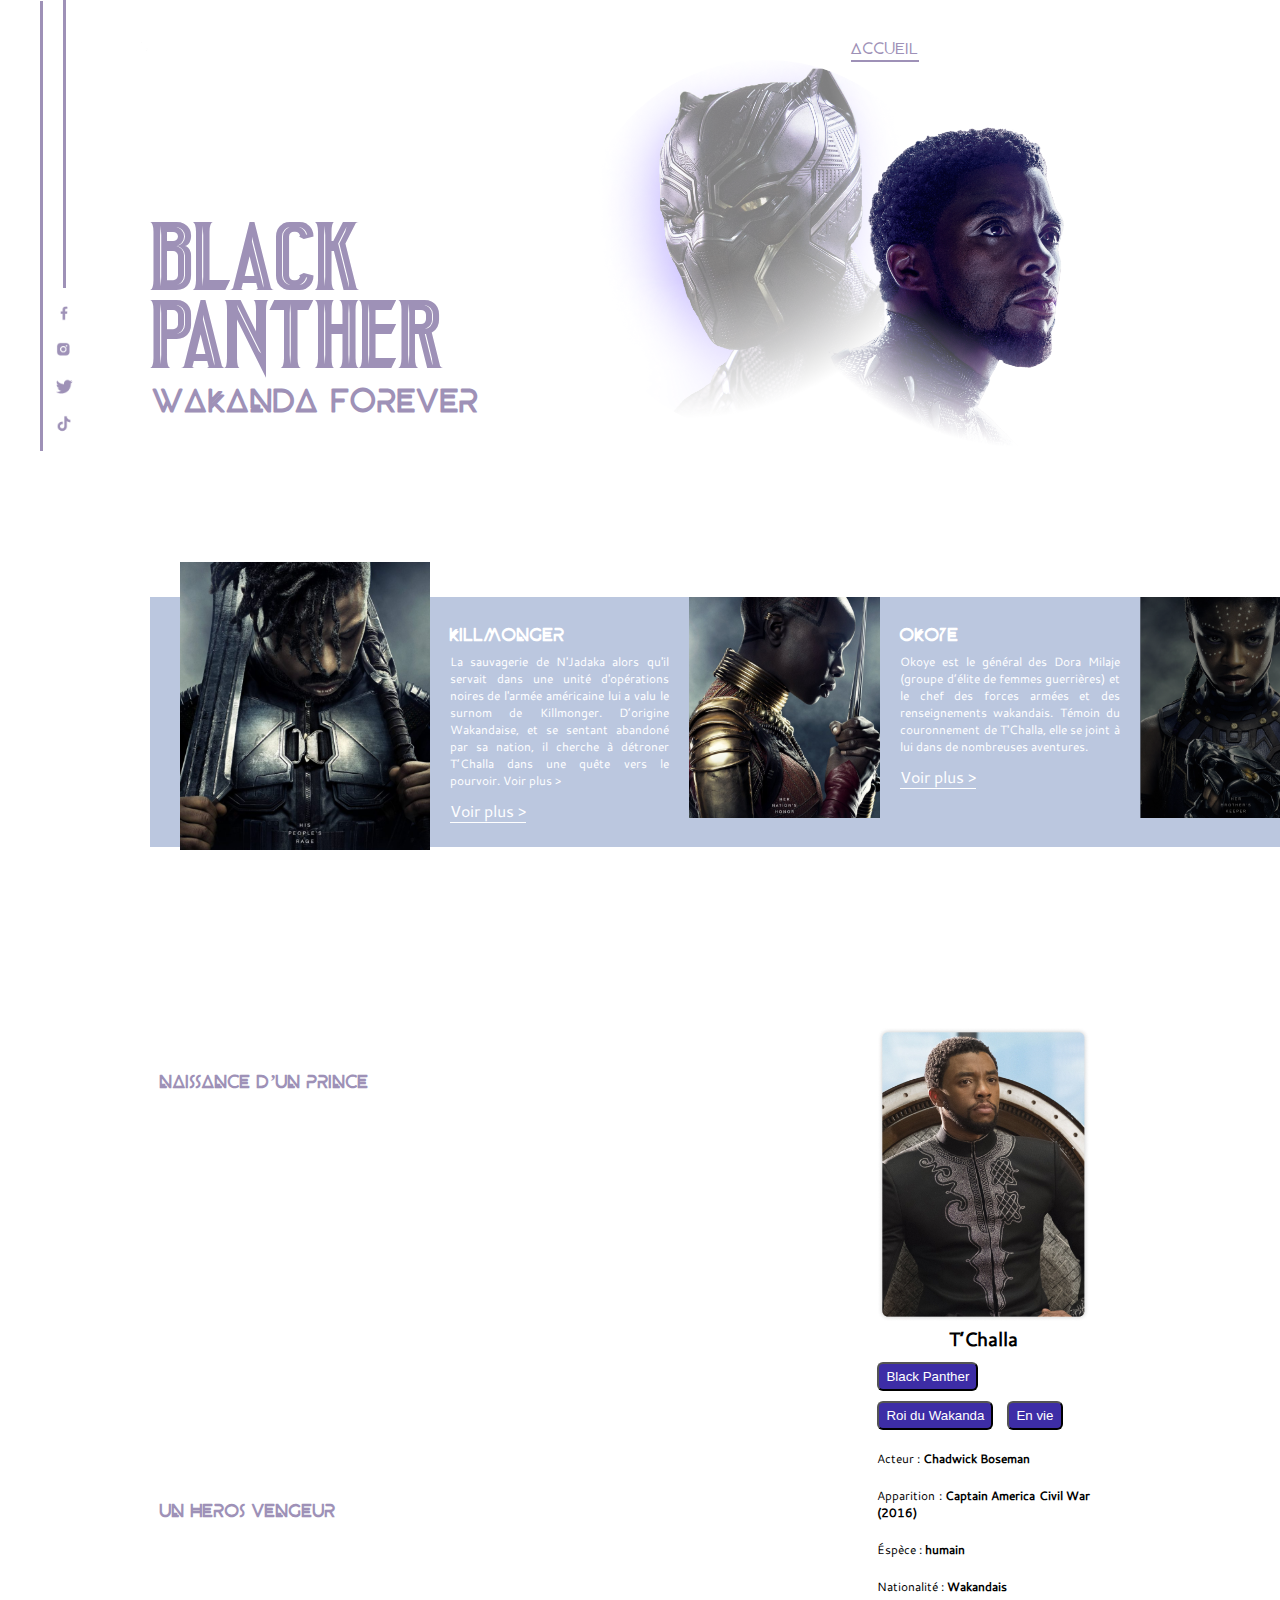
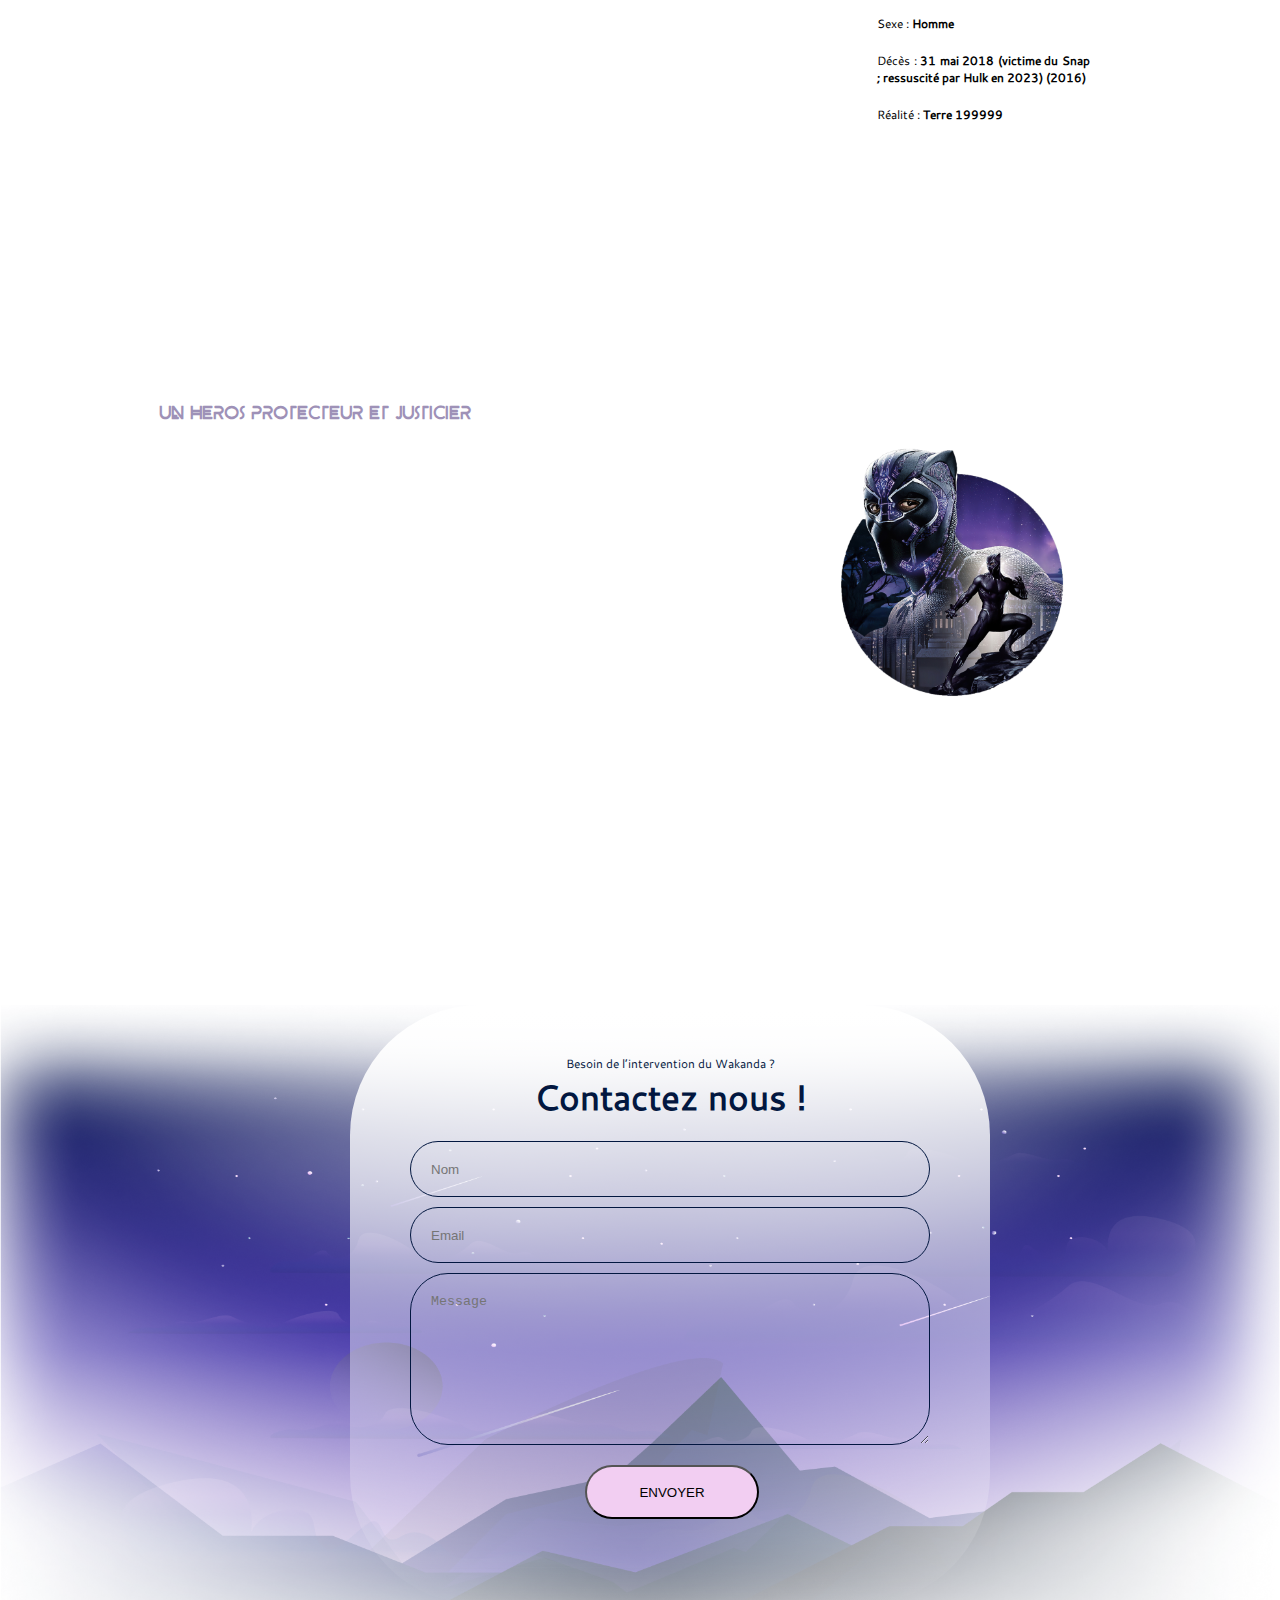
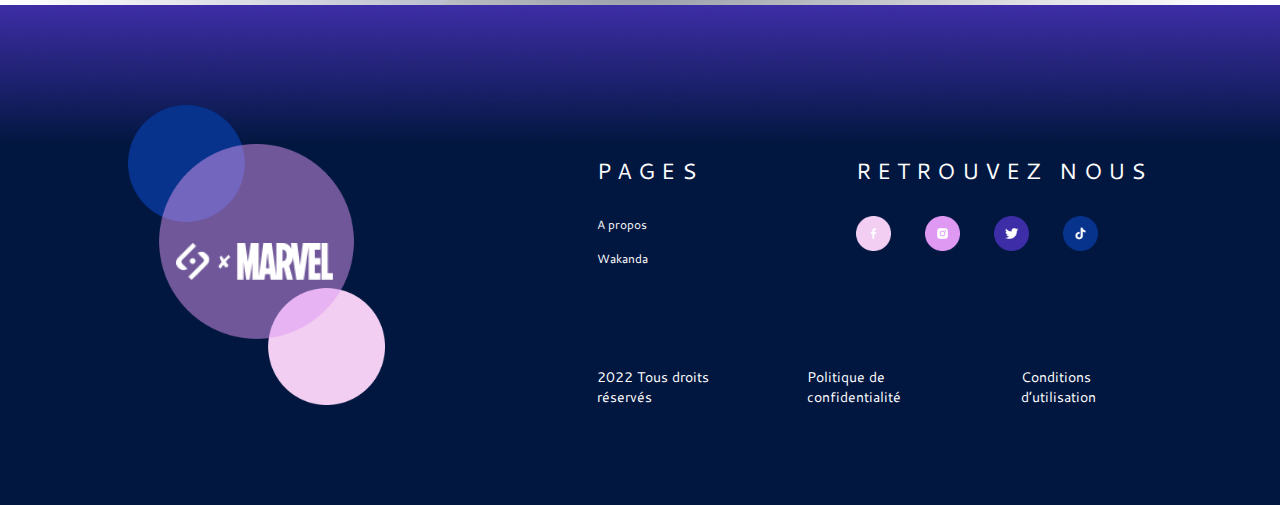
==== commit 0e2298ff: "Design page d'accueil" ====
--- a/index.html
+++ b/index.html
@@ -144,9 +144,24 @@
                         <div class="image-civil">
                             <img src="./assets/accueil/Pantherhome5.png" alt="">
                         </div>
-                        <!-- <div class="tchat-description">
-
-                        </div> -->
+                        <div class="tchat-description">
+                            <h3>T’Challa</h3>
+                            <div>
+                                <button class="btn-tchat">Black Panther</button>
+                                <button class="btn-tchat">Roi du Wakanda</button>
+                                <button class="btn-tchat">En vie</button>
+                            </div>
+                            <div>
+                                <p>Acteur : <span>Chadwick Boseman</span></p>
+                                <p>Apparition : <span>Captain America Civil War (2016)</span></p>
+                                <p>Éspèce : <span>humain</span></p>
+                                <p>Nationalité : <span>Wakandais</span></p>
+                                <p>Sexe : <span>Homme</span></p>
+                                <p>Décès : <span>31 mai 2018</span> <span>(victime du Snap ; ressuscité par Hulk 
+                                    en 2023)</span> <span>(2016)</span></p>
+                                <p>Réalité : <span>Terre 199999</span></p>
+                            </div>
+                        </div>
                     </div>
                 </div>
                 <div class="hero">
--- a/assets/css/style-home.css
+++ b/assets/css/style-home.css
@@ -267,10 +267,11 @@
 
 .tchat {
     background-color: white; 
+    color: black;
     margin-top: 200px; 
     padding: 0 30px;
     width: 180%;
-    height: 550px; 
+    height: 600px; 
     border-radius: 10px;
 }
 
@@ -278,6 +279,28 @@
     max-width: 100%;
     margin-top: -220px;
     height: auto;
+}
+
+.tchat h3 {
+    font-family: "Cantarell";
+    text-align: center;
+}
+
+.btn-tchat {
+    background-color: #3D2DA6;
+    color: #FFFFFF;
+    border-radius: 6px;
+    padding: 5px 7px;
+    margin-top: 10px;
+    margin-right: 10px;
+    align-items: center;
+}
+
+.tchat-description span {
+    font-weight: bold;
+}
+.tchat-description p {
+    margin-top: 0;
 }
 
 
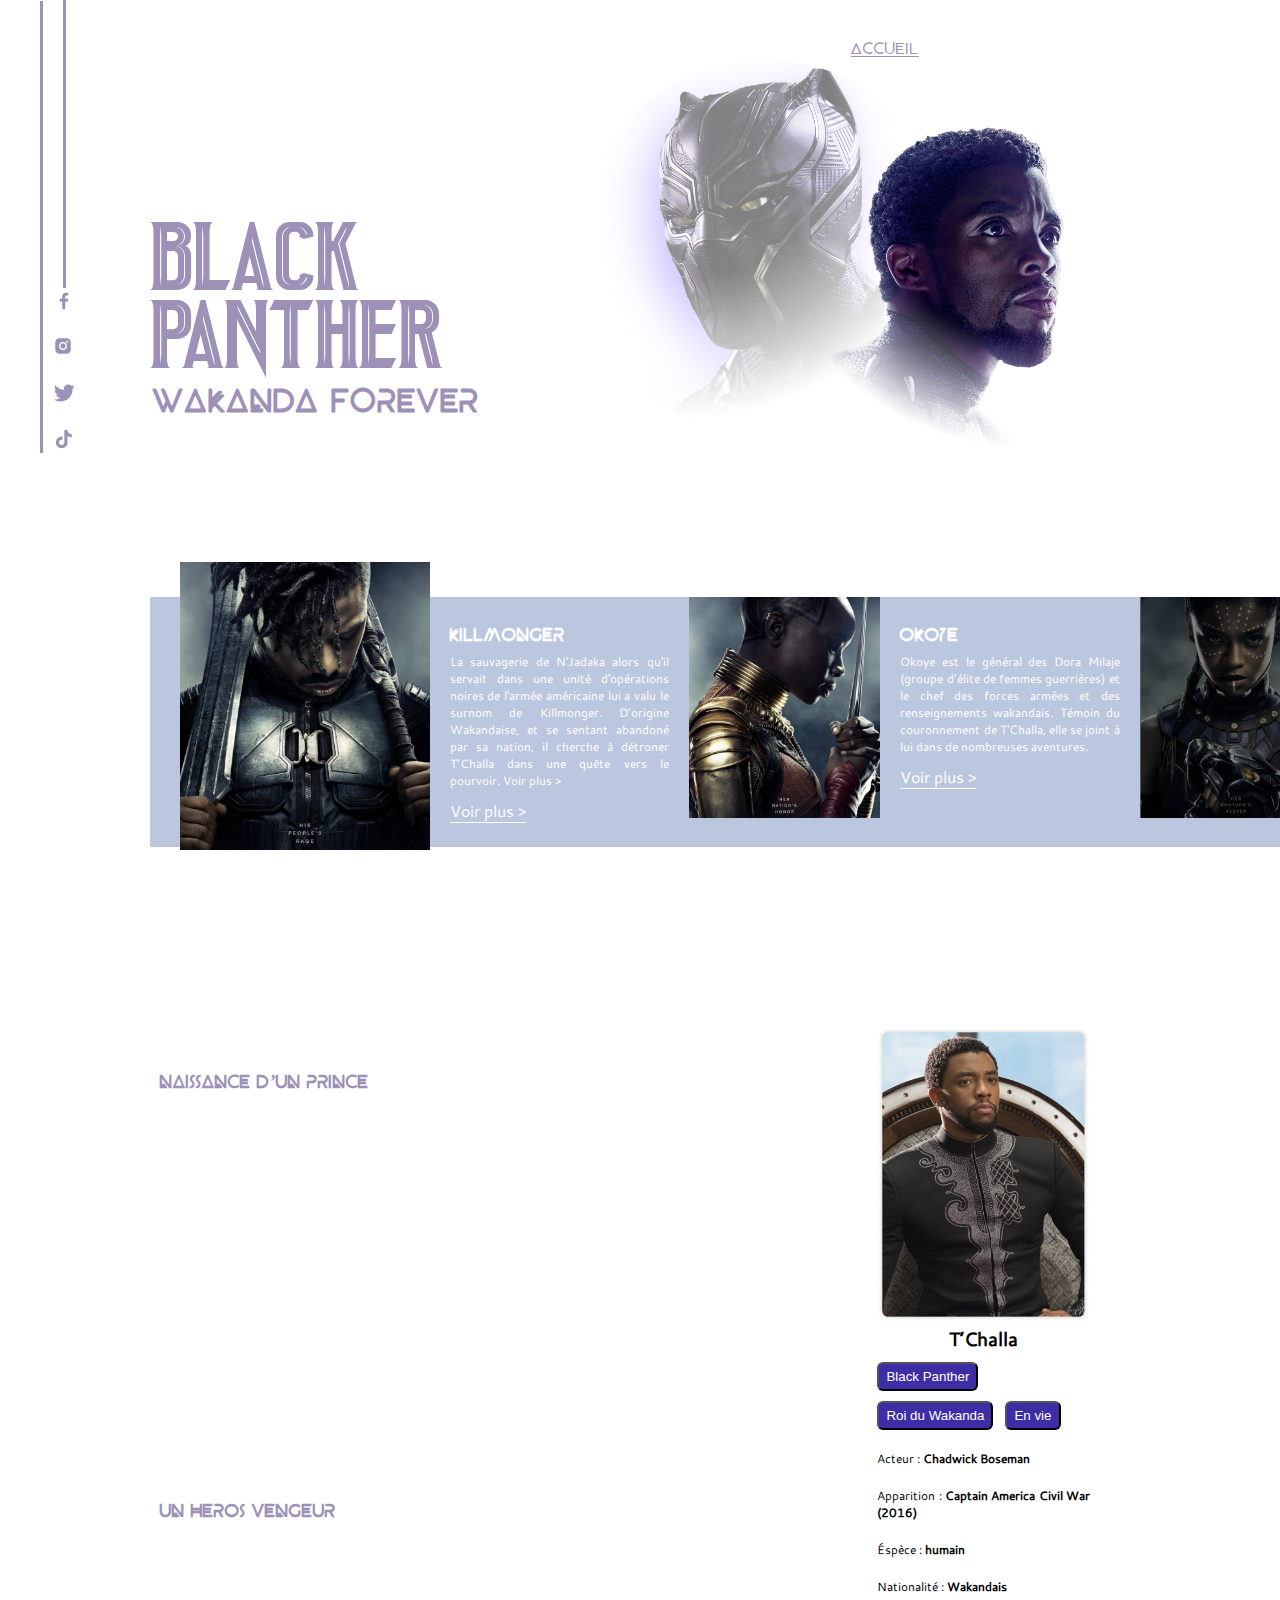
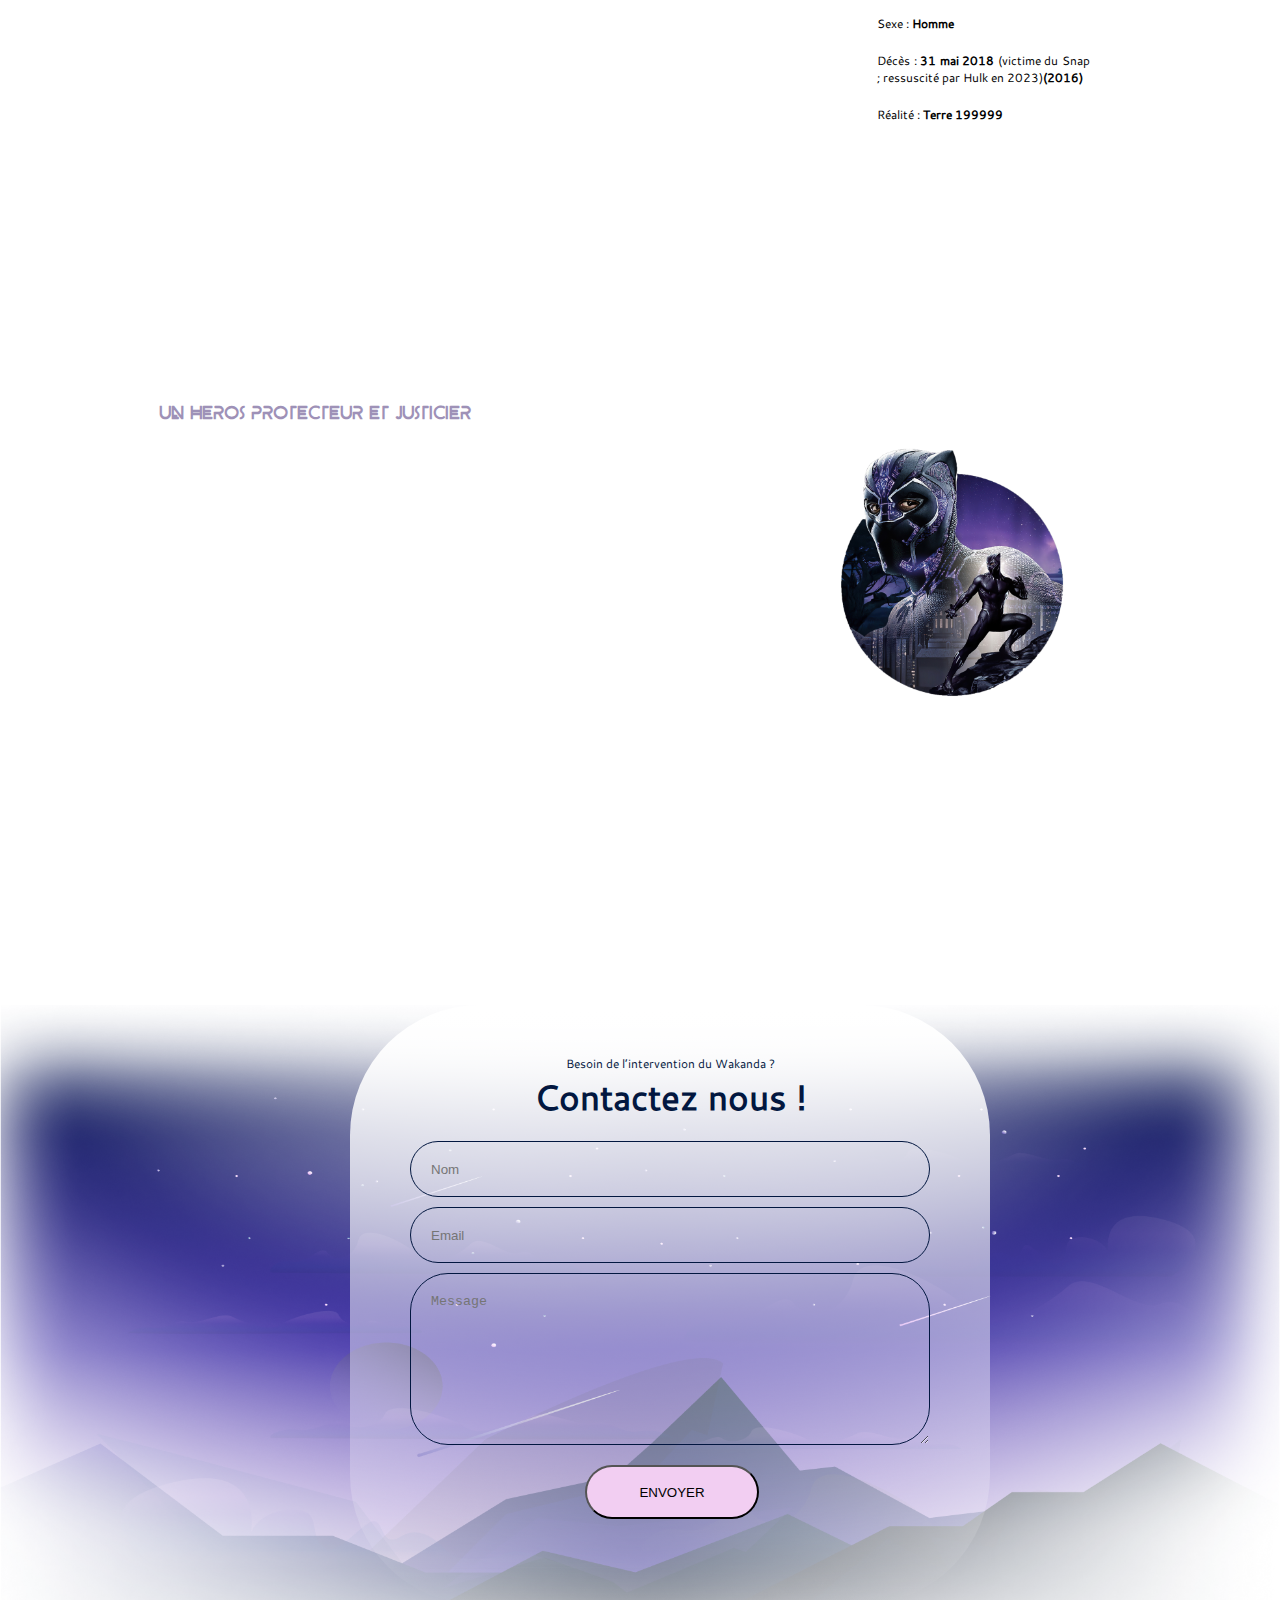
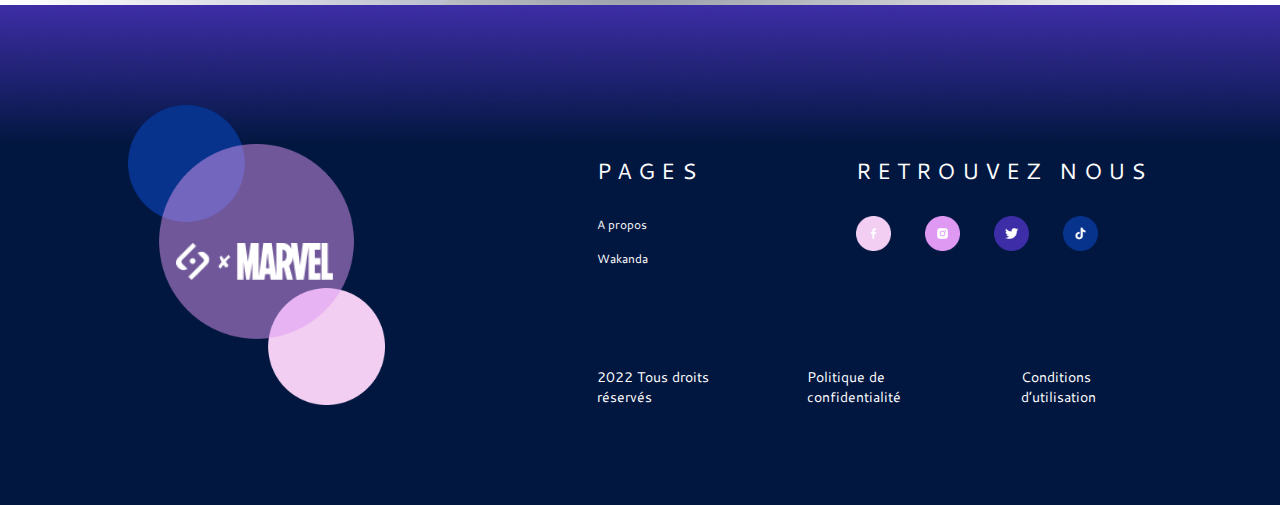
==== commit 6f05558a: "Design footer and header" ====
--- a/index.html
+++ b/index.html
@@ -157,8 +157,8 @@
                                 <p>Éspèce : <span>humain</span></p>
                                 <p>Nationalité : <span>Wakandais</span></p>
                                 <p>Sexe : <span>Homme</span></p>
-                                <p>Décès : <span>31 mai 2018</span> <span>(victime du Snap ; ressuscité par Hulk 
-                                    en 2023)</span> <span>(2016)</span></p>
+                                <p>Décès : <span>31 mai 2018</span> (victime du Snap ; ressuscité par Hulk 
+                                    en 2023)<span>(2016)</span></p>
                                 <p>Réalité : <span>Terre 199999</span></p>
                             </div>
                         </div>
@@ -203,59 +203,59 @@
                         <input type="submit" value="ENVOYER">
                     </form>
                 </div>
-            </section>
-            <footer>
-                <div class="container footerdisposition">
-                    
-                    <div class="divfooter ">
-                        <a href="index.html"><img src="./assets/all-pages/footer2.png" alt="" class="imgfooterlogo"></a>
-                    </div>
-                    <div class="taille100">
-                        <div class="footermenu">
-                            <div>
-                                <p class="titrefooter">
-                                    PAGES
-                                </p>
-                                <p>
-                                    <a href="#" class="soulignement">
-                                        A propos
-                                    </a> 
-                                    <br><br>
-                                    <a href="wakanda.html" class="soulignement">
-                                        Wakanda 
-                                    </a> 
-                                </p>
-                            </div>
-                            <div>
-                                <p class="titrefooter wakanda">
-                                    RETROUVEZ NOUS
-                                </p>
-                                <a href="http://www.marvel-cineverse.fr/pages/mcu/encyclopedie/personnages/black-panther.html" target="_blank">
-                                    <img src="assets/all-pages/footer3.png" alt="" class="reseauxsociauxfooter">
-                                </a>
-                                <a href="http://www.marvel-cineverse.fr/pages/mcu/encyclopedie/personnages/black-panther.html" target="_blank">
-                                    <img src="assets/all-pages/footer4.png" alt="" class="reseauxsociauxfooter">
-                                </a>
-                                <a href="http://www.marvel-cineverse.fr/pages/mcu/encyclopedie/personnages/black-panther.html" target="_blank">
-                                    <img src="assets/all-pages/footer5.png" alt="" class="reseauxsociauxfooter">
-                                </a>
-                                <a href="http://www.marvel-cineverse.fr/pages/mcu/encyclopedie/personnages/black-panther.html" target="_blank">
-                                    <img src="assets/all-pages/footer6.png" alt="" class="reseauxsociauxfooter">
-                                </a>
-                            </div>
-                        </div>
+            </section>           
+        </main>
+        <footer>
+            <div class="container footerdisposition">
+                
+                <div class="divfooter ">
+                    <a href="index.html"><img src="./assets/all-pages/footer2.png" alt="" class="imgfooterlogo"></a>
+                </div>
+                <div class="taille100">
+                    <div class="footermenu">
                         <div>
-                            <ul class="ulfooter">
-                                2022 Tous droits réservés 
-                                <li>Politique de confidentialité </li>  
-                                <li>Conditions d’utilisation </li>
-                            </ul>
-                        </div>
-                    </div>
-                    
-                </div>
-        
-            </footer>
-        </main>
+                            <p class="titrefooter">
+                                PAGES
+                            </p>
+                            <p>
+                                <a href="#" class="soulignement">
+                                    A propos
+                                </a> 
+                                <br><br>
+                                <a href="wakanda.html" class="soulignement">
+                                    Wakanda 
+                                </a> 
+                            </p>
+                        </div>
+                        <div>
+                            <p class="titrefooter wakanda">
+                                RETROUVEZ NOUS
+                            </p>
+                            <a href="http://www.marvel-cineverse.fr/pages/mcu/encyclopedie/personnages/black-panther.html" target="_blank">
+                                <img src="assets/all-pages/footer3.png" alt="" class="reseauxsociauxfooter">
+                            </a>
+                            <a href="http://www.marvel-cineverse.fr/pages/mcu/encyclopedie/personnages/black-panther.html" target="_blank">
+                                <img src="assets/all-pages/footer4.png" alt="" class="reseauxsociauxfooter">
+                            </a>
+                            <a href="http://www.marvel-cineverse.fr/pages/mcu/encyclopedie/personnages/black-panther.html" target="_blank">
+                                <img src="assets/all-pages/footer5.png" alt="" class="reseauxsociauxfooter">
+                            </a>
+                            <a href="http://www.marvel-cineverse.fr/pages/mcu/encyclopedie/personnages/black-panther.html" target="_blank">
+                                <img src="assets/all-pages/footer6.png" alt="" class="reseauxsociauxfooter">
+                            </a>
+                        </div>
+                    </div>
+                    <div>
+                        <ul class="ulfooter">
+                            2022 Tous droits réservés 
+                            <li>Politique de confidentialité </li>  
+                            <li>Conditions d’utilisation </li>
+                        </ul>
+                    </div>
+                </div>
+                
+            </div>
+    
+        </footer>
     </body>
 </html>--- a/assets/css/style-home.css
+++ b/assets/css/style-home.css
@@ -76,7 +76,7 @@
 }
 
 .bar-left {  
-    height: 450px;
+    height: 452px;
     border-left: solid 3px #9E91B7;
 }
 
@@ -90,6 +90,7 @@
 
 .bar-right {
     height: 288px;
+    margin-bottom: 2px;
     border-left: solid 3px #9E91B7;
 }
 
@@ -97,7 +98,7 @@
     display: flex;
     flex-direction: column;
     row-gap: 20px;
-    transform: scale(0.8);
+    transform: scale(1);
 }
 
 .scroll img:hover {
@@ -146,14 +147,12 @@
 
 .active {
     color: #9E91B7;
-    padding-bottom: 4px;
-    border-bottom: solid 2px #9E91B7;
+    border-bottom: solid 1px #9E91B7;
 }
 
 nav ul a:hover {
     color: white;
-    padding-bottom: 4px;
-    border-bottom: solid 2px white;
+    border-bottom: solid 1px white;
 }
 
 
@@ -292,15 +291,16 @@
     border-radius: 6px;
     padding: 5px 7px;
     margin-top: 10px;
-    margin-right: 10px;
+    margin-right: 8px;
     align-items: center;
 }
 
 .tchat-description span {
     font-weight: bold;
 }
+
 .tchat-description p {
-    margin-top: 0;
+    padding: 0;
 }
 
 
@@ -449,6 +449,11 @@
     margin-bottom:100px;
  }
 
+ .soulignement:hover {
+    color: white;
+    border-bottom: solid 1px white;
+}
+
  .footermenu a {
     text-decoration: none;
     color: white;
